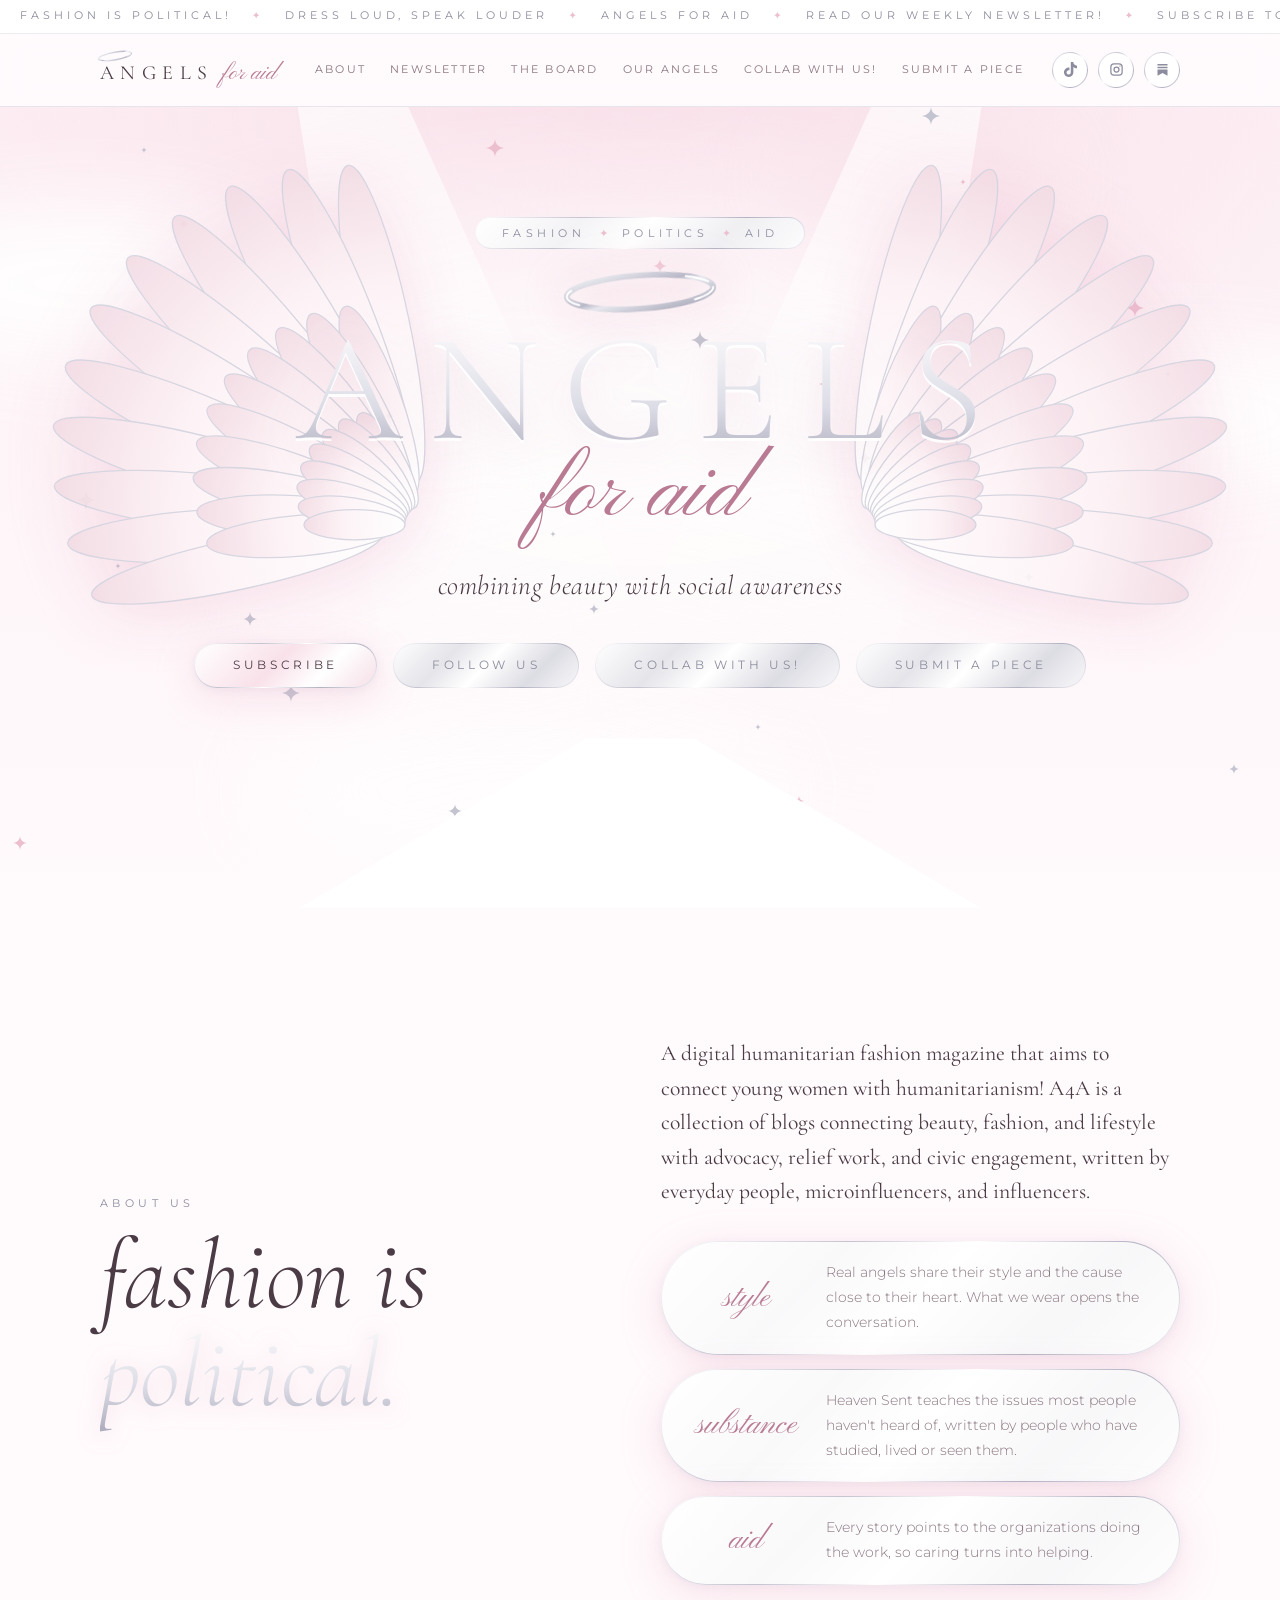
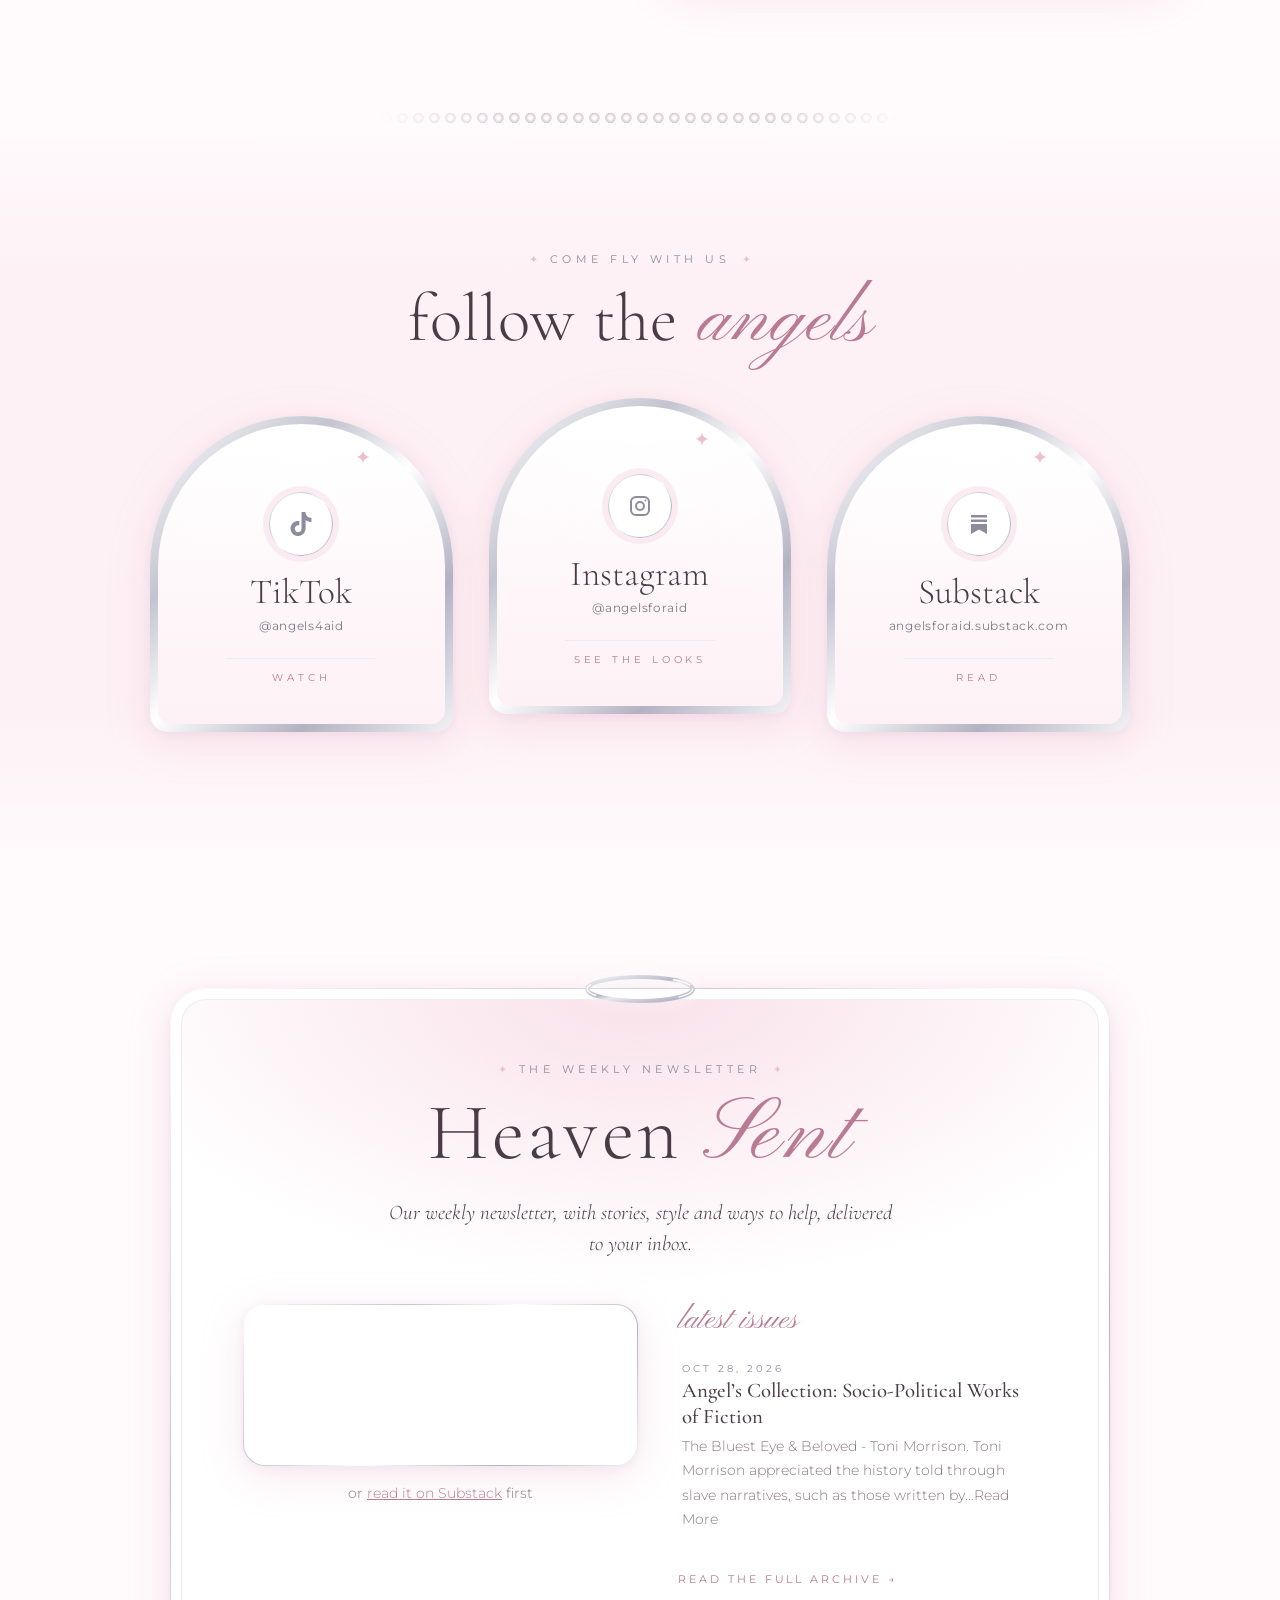
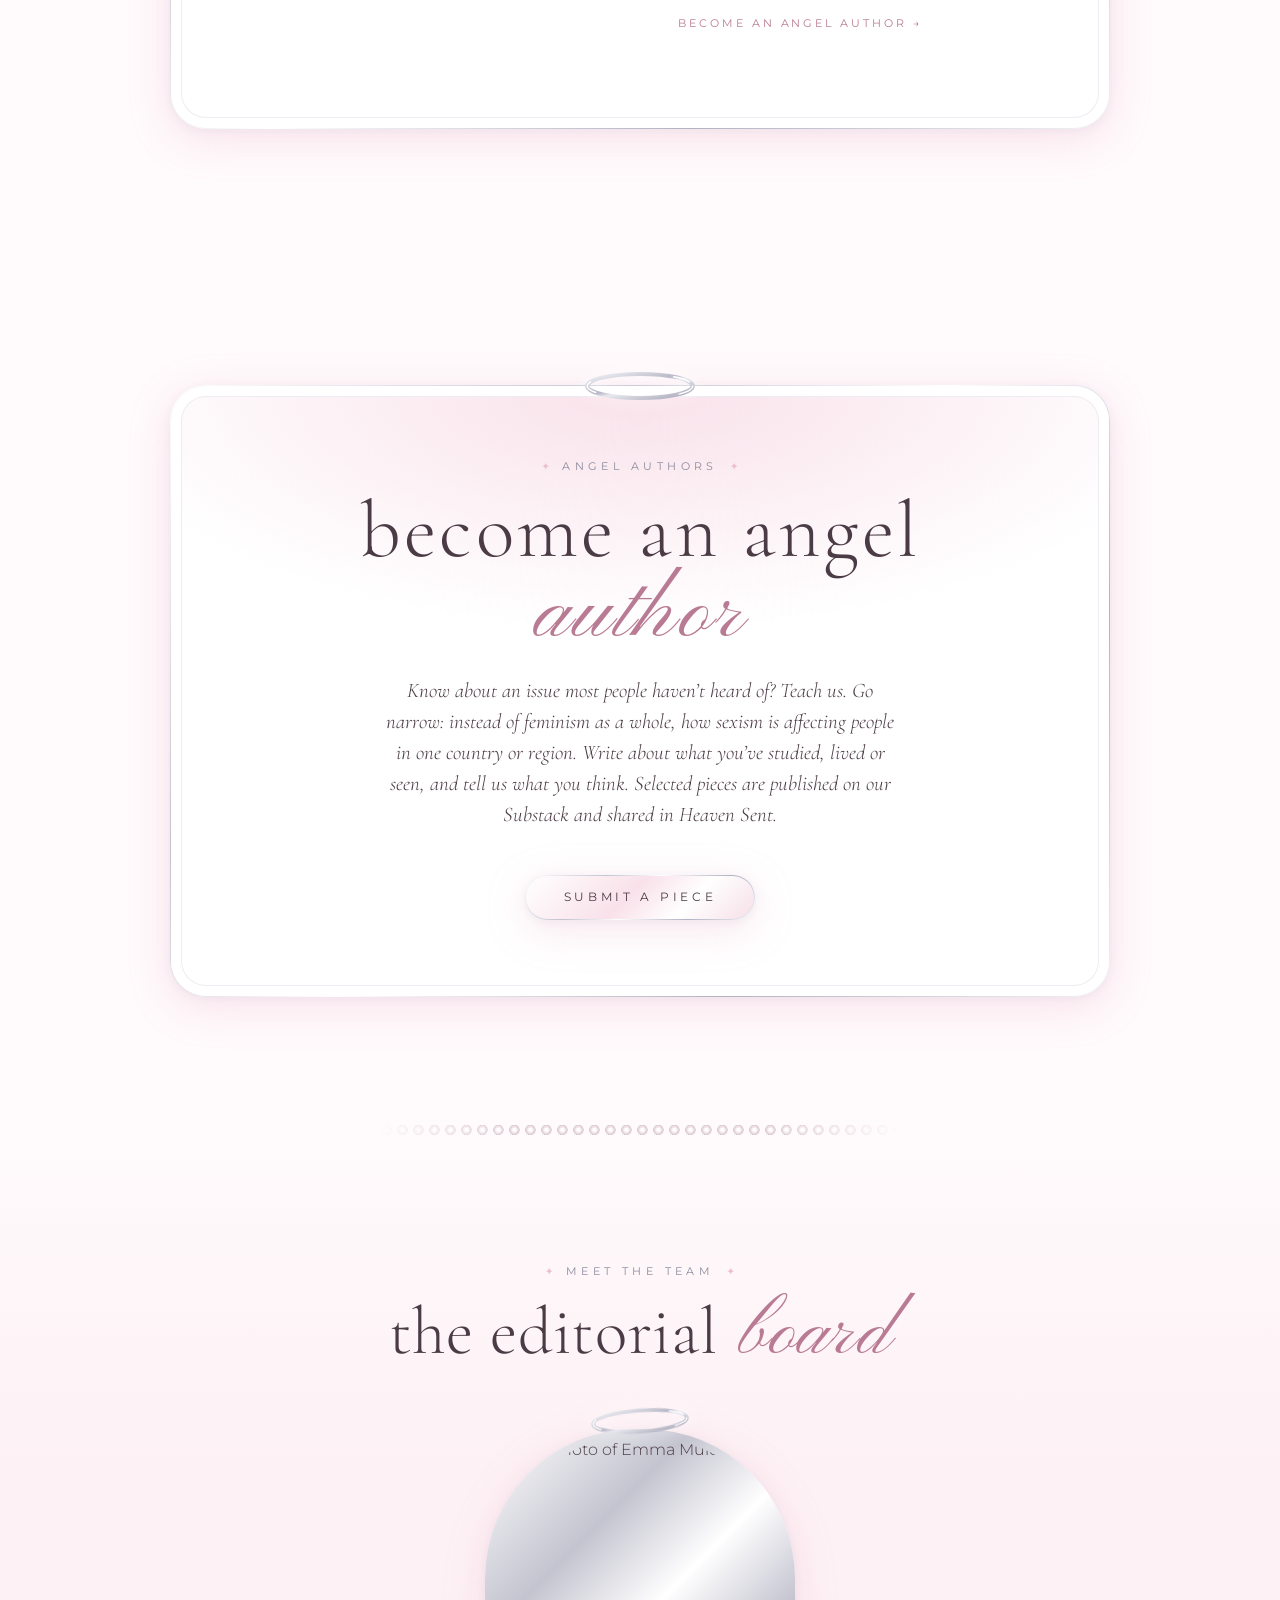
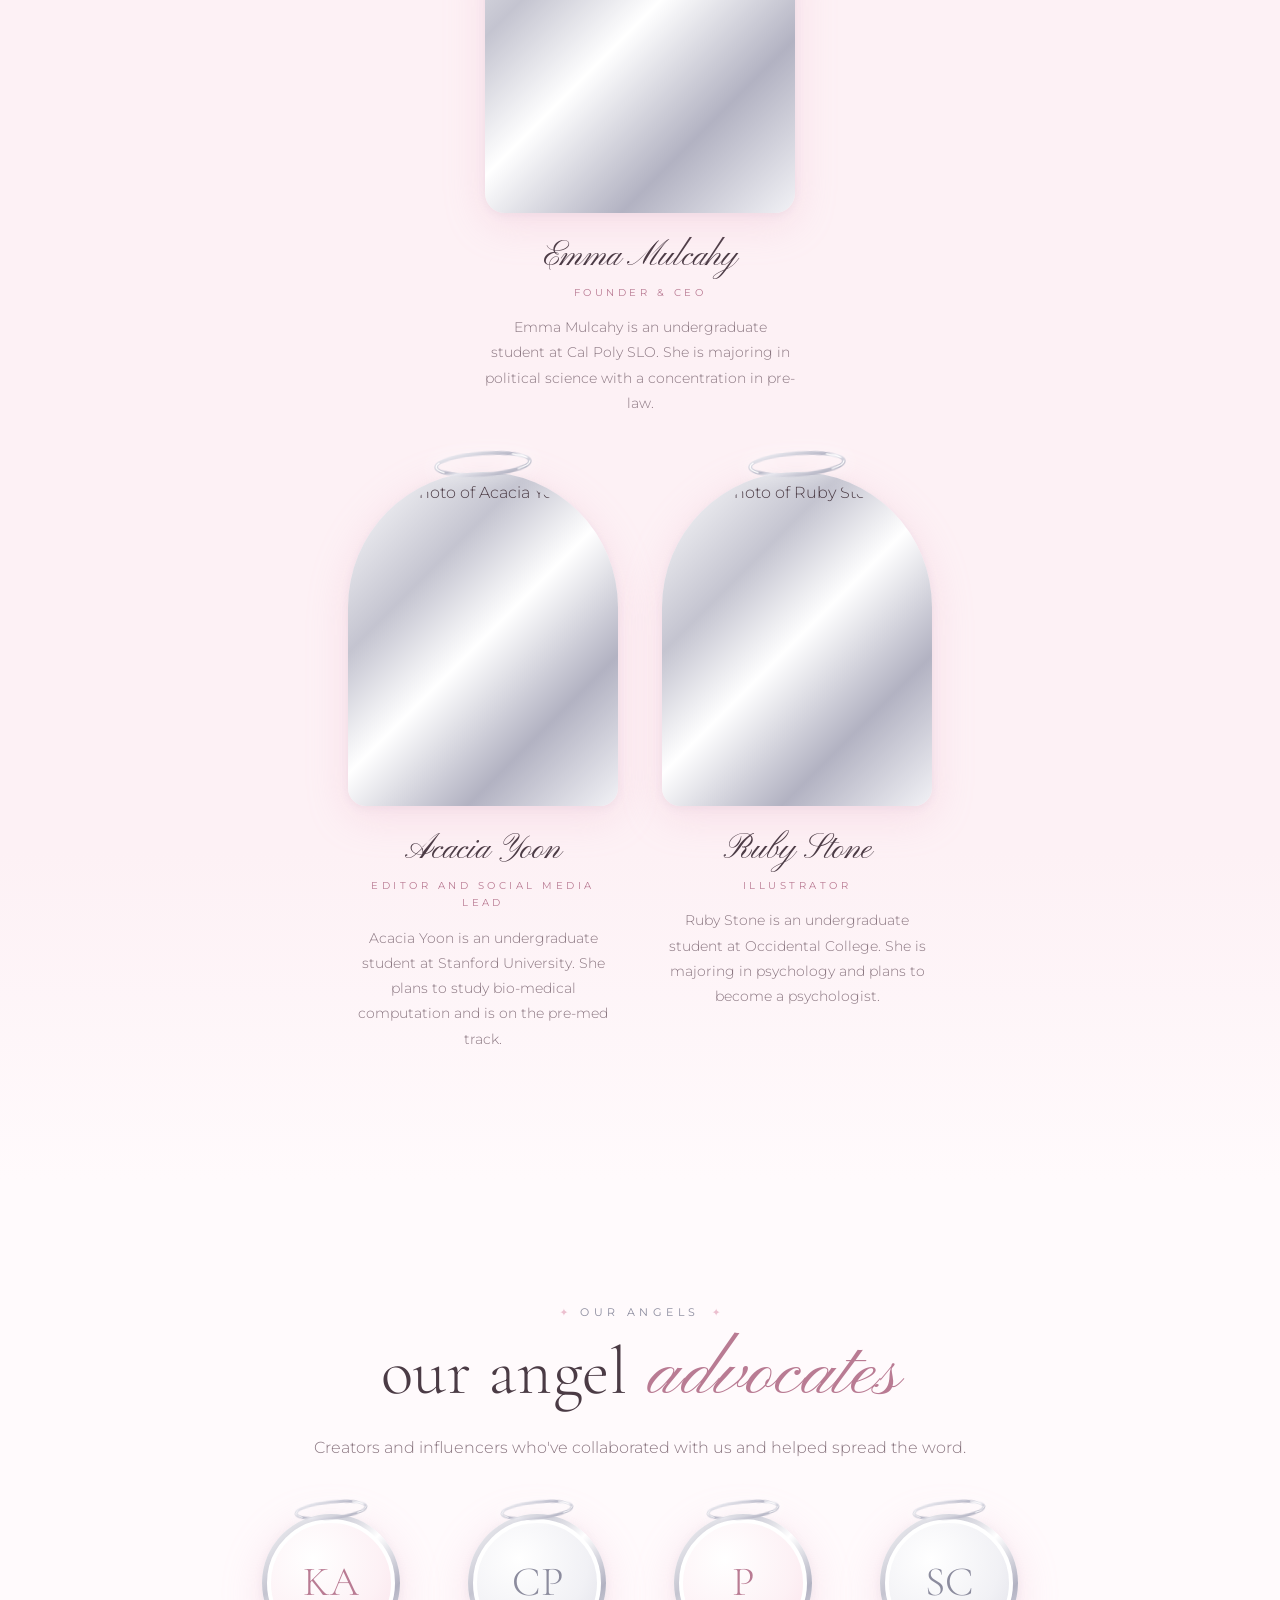
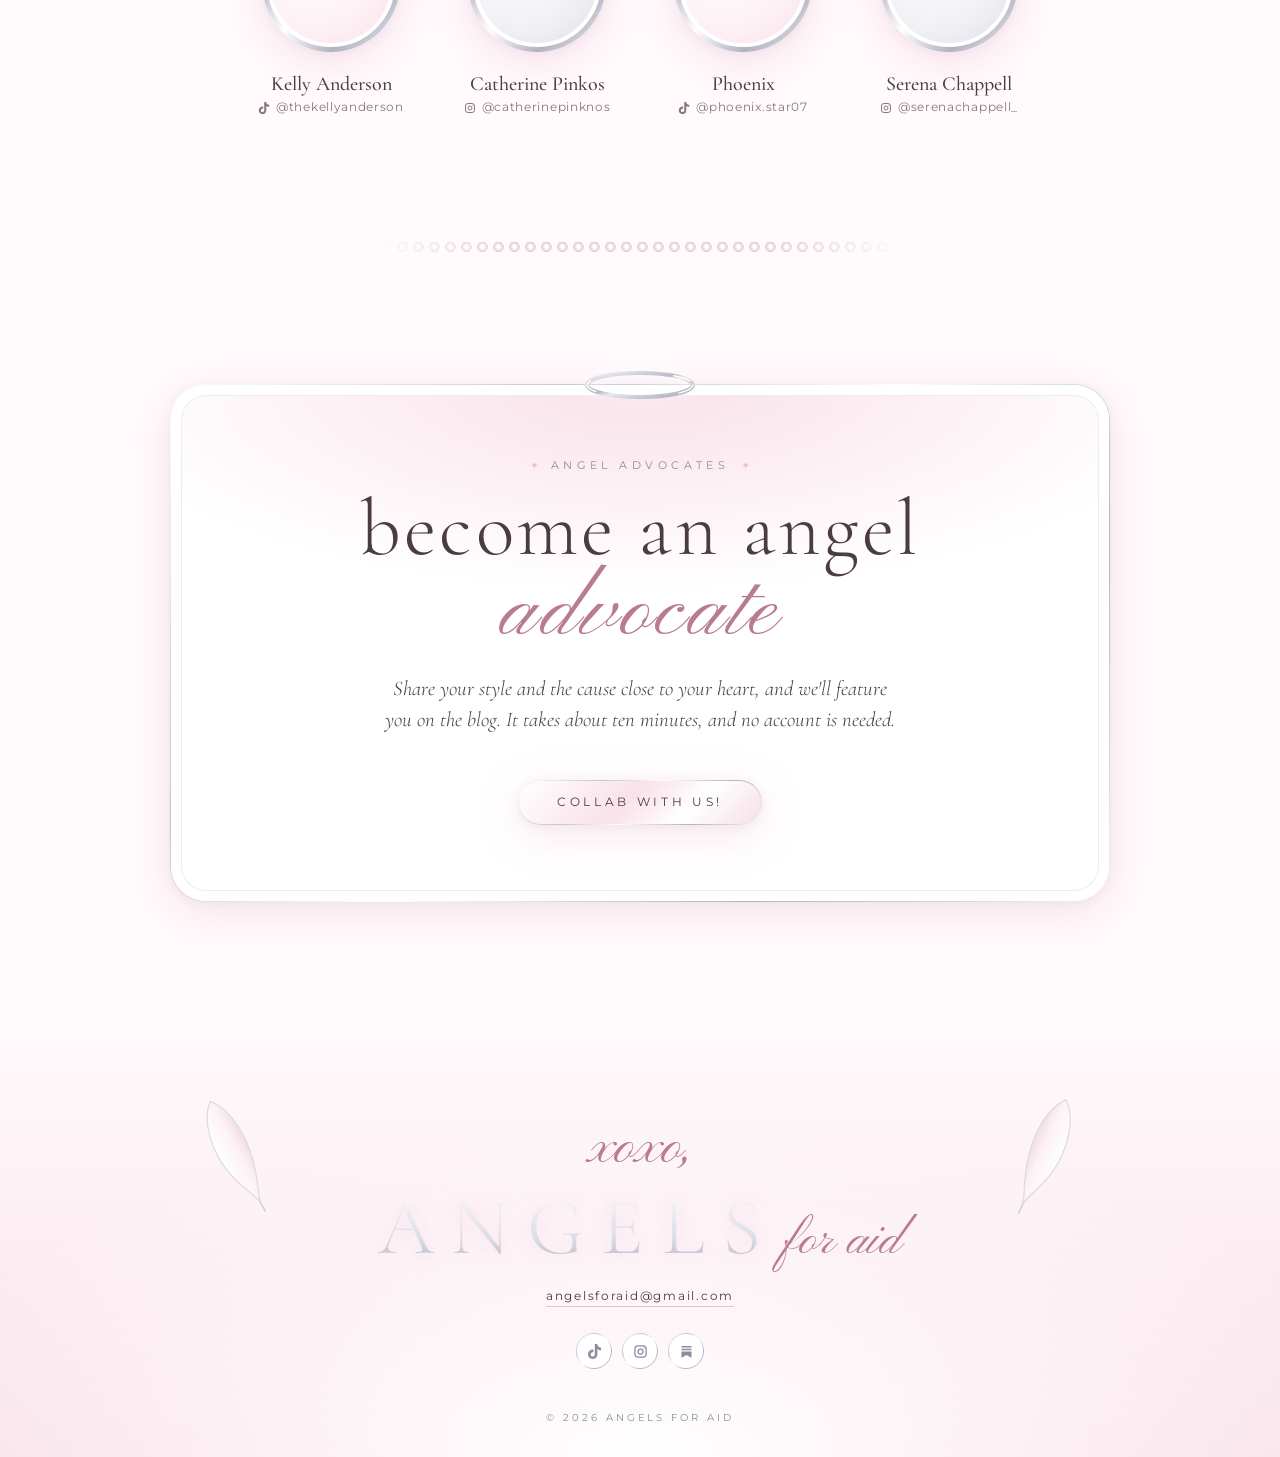
==== index.html @ a7314ceb "Add a 'brands we've worked with' section to the homepage Brands are listed in content.js with an opt" ====
<!doctype html>
<html lang="en">
<head>
  <meta charset="utf-8">
  <meta name="viewport" content="width=device-width, initial-scale=1">
  <title>Angels for Aid</title>
  <meta name="google-site-verification" content="f9hy7SkNn3tdG_-YZFwBrzPnM0B20Wp6E4VXbkh81Ko">
  <meta name="description" content="Angels for Aid: where fashion meets politics. Follow us, meet the editorial board, and read our weekly newsletter.">
  <meta property="og:site_name" content="Angels for Aid">
  <meta property="og:title" content="Angels for Aid">
  <meta property="og:description" content="A digital humanitarian fashion magazine combining beauty with social awareness.">
  <meta property="og:type" content="website">
  <meta property="og:url" content="https://angelsforaid.github.io/">
  <meta property="og:image" content="https://angelsforaid.github.io/images/og-image.png">
  <meta property="og:image:width" content="1200">
  <meta property="og:image:height" content="630">
  <meta property="og:image:alt" content="Angels for Aid: combining beauty with social awareness">
  <meta name="twitter:card" content="summary_large_image">
  <meta name="twitter:image" content="https://angelsforaid.github.io/images/og-image.png">
  <meta name="theme-color" content="#fdf0f4">
  <link rel="icon" href="data:image/svg+xml,<svg xmlns='http://www.w3.org/2000/svg' viewBox='0 0 100 100'><text y='.9em' font-size='90'>🪽</text></svg>">
  <link rel="preconnect" href="https://fonts.googleapis.com">
  <link rel="preconnect" href="https://fonts.gstatic.com" crossorigin>
  <link href="https://fonts.googleapis.com/css2?family=Cormorant+Garamond:ital,wght@0,300;0,400;0,500;1,300;1,400&family=Montserrat:wght@300;400;500&family=Pinyon+Script&display=swap" rel="stylesheet">
  <link rel="stylesheet" href="styles.css">
</head>
<body>
  <!-- Reusable drawings -->
  <svg width="0" height="0" style="position:absolute" aria-hidden="true">
    <defs>
      <linearGradient id="feather-fill" x1="0" y1="0" x2="1" y2="0">
        <stop offset="0" stop-color="#ffffff"/>
        <stop offset=".6" stop-color="#fdf3f6"/>
        <stop offset="1" stop-color="#f3dbe4"/>
      </linearGradient>
      <linearGradient id="silver" x1="0" y1="0" x2="1" y2="1">
        <stop offset="0" stop-color="#f4f4f8"/>
        <stop offset=".45" stop-color="#b9b9c8"/>
        <stop offset=".55" stop-color="#e8e8ef"/>
        <stop offset="1" stop-color="#a3a3b5"/>
      </linearGradient>
      <symbol id="halo" viewBox="0 0 100 30">
        <ellipse cx="50" cy="15" rx="44" ry="10" fill="none" stroke="url(#silver)" stroke-width="3.5"/>
        <ellipse cx="50" cy="15" rx="44" ry="10" fill="none" stroke="#fff" stroke-width="1.2" stroke-dasharray="14 70" stroke-linecap="round"/>
      </symbol>
      <symbol id="sparkle" viewBox="0 0 40 40">
        <path d="M20 0c1.2 11.5 7.5 18 20 20-12.5 2-18.8 8.5-20 20-1.2-11.5-7.5-18-20-20 12.5-2 18.8-8.5 20-20z" fill="currentColor"/>
      </symbol>
      <symbol id="feather" viewBox="0 0 30 90">
        <path d="M15 88C14 60 15 30 17 4" fill="none" stroke="#c9c9d6" stroke-width="1"/>
        <path d="M17 4C29 18 28 44 20 66c-2 6-4 10-5 14-3-10-11-22-11-40C4 24 9 10 17 4z" fill="url(#feather-fill)" stroke="#d6d6e0" stroke-width=".8"/>
      </symbol>
    </defs>
  </svg>

  <div class="ticker" aria-hidden="true"><div class="ticker-track" id="ticker"></div></div>

  <header class="site-header">
    <div class="wrap header-inner">
      <a class="brand" href="#top">
        <svg class="brand-halo"><use href="#halo"/></svg>
        <span class="brand-word">Angels</span> <span class="brand-script">for aid</span>
      </a>
      <nav class="nav" aria-label="Main">
        <a href="#about">About</a>
        <a href="#newsletter">Newsletter</a>
        <a href="#team">The Board</a>
        <a href="#collaborators">Our Angels</a>
        <a href="spotted.html">Collab With Us!</a>
        <a href="write.html">Submit a Piece</a>
      </nav>
      <div class="icon-row" data-socials="icons"></div>
    </div>
  </header>

  <main id="top">
    <!-- HERO / RUNWAY -->
    <section class="hero">
      <div class="clouds" aria-hidden="true"><span></span><span></span><span></span><span></span></div>
      <div class="spotlight sl-left" aria-hidden="true"></div>
      <div class="spotlight sl-right" aria-hidden="true"></div>
      <div class="drift" id="drift" aria-hidden="true"></div>

      <div class="wrap hero-inner">
        <p class="kicker">Fashion <span>✦</span> Politics <span>✦</span> Aid</p>
        <div class="masthead-wrap">
          <svg class="wings" id="wings" viewBox="-640 -300 1280 460" aria-hidden="true"></svg>
          <h1 class="masthead">
            <svg class="masthead-halo"><use href="#halo"/></svg>
            <span class="mh-word">Angels</span>
            <span class="mh-script">for aid</span>
          </h1>
        </div>
        <p class="tagline" data-field="tagline"></p>
        <div class="hero-actions">
          <a class="btn btn-pearl" href="#newsletter">Subscribe</a>
          <a class="btn btn-ghost" href="#follow">Follow Us</a>
          <a class="btn btn-ghost" href="spotted.html">Collab With Us!</a>
          <a class="btn btn-ghost" href="write.html">Submit a Piece</a>
        </div>
      </div>
      <div class="runway" aria-hidden="true"></div>
    </section>

    <!-- ABOUT -->
    <section id="about" class="section">
      <div class="wrap about">
        <div class="about-head">
          <p class="label">About Us</p>
          <h2 class="big-italic">fashion is<br><span class="shimmer">political.</span></h2>
        </div>
        <div>
          <p class="mission" data-field="mission"></p>
          <div class="pillars" id="pillars"></div>
        </div>
      </div>
    </section>

    <div class="pearls" aria-hidden="true"></div>

    <!-- FOLLOW -->
    <section id="follow" class="section blush">
      <div class="wrap">
        <p class="label center">Come Fly With Us</p>
        <h2 class="section-title">follow the <em>angels</em></h2>
        <div class="arches" data-socials="cards"></div>
      </div>
    </section>

    <!-- NEWSLETTER -->
    <section id="newsletter" class="section">
      <div class="wrap">
        <div class="letter">
          <svg class="letter-halo"><use href="#halo"/></svg>
          <p class="label center">The Weekly Newsletter</p>
          <h2 class="letter-title">Heaven <em>Sent</em></h2>
          <p class="letter-blurb" data-field="newsletter.blurb"></p>
          <div class="letter-grid">
            <div id="signup"></div>
            <div id="issues-wrap">
              <p class="script-label">latest issues</p>
              <ul class="issues" id="issues"></ul>
              <a class="text-link" id="archive-link" href="#">Read the full archive →</a>
              <p><a class="text-link" href="write.html">Become an Angel Author →</a></p>
            </div>
          </div>
        </div>
      </div>
    </section>

    <!-- WRITE FOR US -->
    <section id="write" class="section">
      <div class="wrap">
        <div class="letter">
          <svg class="letter-halo"><use href="#halo"/></svg>
          <p class="label center">Angel Authors</p>
          <h2 class="letter-title">become an angel <em>author</em></h2>
          <p class="letter-blurb">Know about an issue most people haven’t heard of? Teach us. Go narrow: instead of feminism as a whole, how sexism is affecting people in one country or region. Write about what you’ve studied, lived or seen, and tell us what you think. Selected pieces are published on our Substack and shared in Heaven Sent.</p>
          <a class="btn btn-pearl" href="write.html">Submit a Piece</a>
        </div>
      </div>
    </section>

    <div class="pearls" aria-hidden="true"></div>

    <!-- BOARD -->
    <section id="team" class="section blush">
      <div class="wrap">
        <p class="label center">Meet The Team</p>
        <h2 class="section-title">the editorial <em>board</em></h2>
        <div class="portraits" id="board"></div>
      </div>
    </section>

    <!-- COLLABORATORS -->
    <section id="collaborators" class="section">
      <div class="wrap">
        <p class="label center">Our Angels</p>
        <h2 class="section-title">our angel <em>advocates</em></h2>
        <p class="section-sub">Creators and influencers who've collaborated with us and helped spread the word.</p>
        <div class="cameos" id="collabs"></div>
      </div>
    </section>

    <!-- BRANDS -->
    <section id="brands" class="section brands">
      <div class="wrap">
        <p class="label center">Our Partners</p>
        <h2 class="section-title">brands we've <em>worked with</em></h2>
        <div class="brand-row" id="brands-list"></div>
      </div>
    </section>

    <div class="pearls" aria-hidden="true"></div>

    <!-- GET SPOTTED -->
    <section id="spotted" class="section">
      <div class="wrap">
        <div class="letter">
          <svg class="letter-halo"><use href="#halo"/></svg>
          <p class="label center">Angel Advocates</p>
          <h2 class="letter-title">become an angel <em>advocate</em></h2>
          <p class="letter-blurb">Share your style and the cause close to your heart, and we'll feature you on the blog. It takes about ten minutes, and no account is needed.</p>
          <a class="btn btn-pearl" href="spotted.html">Collab With Us!</a>
        </div>
      </div>
    </section>
  </main>

  <footer class="site-footer">
    <div class="wrap footer-inner">
      <svg class="footer-feather f-l" aria-hidden="true"><use href="#feather"/></svg>
      <svg class="footer-feather f-r" aria-hidden="true"><use href="#feather"/></svg>
      <p class="xoxo">xoxo,</p>
      <p class="footer-name"><span class="shimmer">Angels</span> <em>for aid</em></p>
      <a class="footer-email" id="email-link" href="#"></a>
      <div class="icon-row" data-socials="icons"></div>
      <p class="copyright">© <span id="year"></span> Angels for Aid</p>
    </div>
  </footer>

  <script src="content.js"></script>
  <script src="main.js"></script>
</body>
</html>
---- styles.css ----
/* ============ Angels for Aid ✦ ============
   Brand colors live here. Change them and the whole site updates. */
:root {
  --white: #ffffff;
  --pearl: #fffafc;
  --blush: #fdf1f5;
  --petal: #f9e1ea;
  --rose: #ecbfcf;
  --rose-deep: #b97b93;
  --silver-light: #ececf2;
  --silver: #c4c4d0;
  --silver-dark: #8c8c9e;
  --ink: #4b3b45;
  --muted: #8a7680;

  --metal: linear-gradient(180deg, #ffffff 0%, #dcdce6 28%, #9d9db0 50%, #eeeef4 62%, #b4b4c4 82%, #e6e6ee 100%);
  --silver-border: linear-gradient(135deg, #ffffff, #c4c4d0 30%, #ffffff 50%, #b2b2c2 75%, #f2f2f6);

  --display: "Cormorant Garamond", "Cormorant", "Didot", Georgia, serif;
  --script: "Pinyon Script", "Snell Roundhand", "Apple Chancery", cursive;
  --sans: "Montserrat", "Helvetica Neue", system-ui, sans-serif;

  --glow: 0 10px 40px rgba(233, 170, 195, .28), 0 2px 8px rgba(160, 160, 180, .12);
}

* { box-sizing: border-box; }
html { scroll-behavior: smooth; scroll-padding-top: 80px; }
body {
  margin: 0;
  background: var(--pearl);
  color: var(--ink);
  font: 300 16px/1.75 var(--sans);
  -webkit-font-smoothing: antialiased;
  overflow-x: hidden;
}
img { max-width: 100%; display: block; }
a { color: inherit; }
h1, h2, h3 { margin: 0; font-weight: 300; }
::selection { background: var(--petal); color: var(--ink); }

.wrap { width: 100%; max-width: 1120px; margin: 0 auto; padding: 0 20px; }

/* metallic silver text */
.shimmer {
  background: var(--metal);
  background-size: 100% 220%;
  -webkit-background-clip: text; background-clip: text;
  color: transparent;
  animation: sheen 6s ease-in-out infinite;
  filter: drop-shadow(0 2px 10px rgba(236, 191, 207, .55));
}
@keyframes sheen { 50% { background-position: 0 100%; } }

/* ---------- ticker ---------- */
.ticker {
  background: var(--white); color: var(--silver-dark); overflow: hidden; white-space: nowrap;
  font: 400 10.5px/1 var(--sans); text-transform: uppercase; letter-spacing: .38em;
  border-bottom: 1px solid var(--silver-light);
}
.ticker-track { display: flex; width: max-content; animation: ticker 70s linear infinite; }
.ticker-track > div { display: flex; }
.ticker span { padding: 11px 20px; }
.tick-star { color: var(--rose); padding: 11px 0 !important; }
@keyframes ticker { to { transform: translateX(-50%); } }

/* ---------- header ---------- */
.site-header {
  position: sticky; top: 0; z-index: 20;
  background: rgba(255, 250, 252, .72);
  backdrop-filter: blur(14px) saturate(1.2);
  border-bottom: 1px solid rgba(196, 196, 208, .4);
}
.header-inner { display: flex; align-items: center; gap: 28px; height: 72px; }
.brand { position: relative; text-decoration: none; white-space: nowrap; display: flex; align-items: baseline; gap: 8px; padding-top: 6px; }
.brand-word { font: 400 1.25rem/1 var(--display); letter-spacing: .32em; text-transform: uppercase; }
.brand-script { font: 400 1.5rem/1 var(--script); color: var(--rose-deep); }
.brand-halo { position: absolute; width: 38px; height: 12px; left: -4px; top: -5px; transform: rotate(-10deg); }
.nav { display: flex; gap: 30px; margin-left: auto; }
.nav a {
  font: 400 .7rem/1 var(--sans); letter-spacing: .28em; text-transform: uppercase;
  text-decoration: none; color: var(--muted); transition: color .2s;
}
.nav a:hover { color: var(--rose-deep); }
.icon-row { display: flex; gap: 10px; }
.icon-link {
  display: grid; place-items: center; width: 36px; height: 36px; border-radius: 50%;
  color: var(--silver-dark); border: 1px solid transparent;
  background: linear-gradient(var(--white), var(--white)) padding-box, var(--silver-border) border-box;
  transition: color .2s, box-shadow .2s;
}
.icon-link:hover { color: var(--rose-deep); box-shadow: 0 0 0 4px rgba(236, 191, 207, .3); }
.icon-link svg { width: 15px; height: 15px; }

/* ---------- hero / runway ---------- */
.hero {
  position: relative; overflow: hidden; text-align: center;
  padding: clamp(64px, 9vw, 110px) 0 clamp(150px, 18vw, 220px);
  background:
    radial-gradient(70% 55% at 50% 38%, #ffffff 0%, rgba(255, 255, 255, 0) 70%),
    radial-gradient(90% 70% at 50% 0%, var(--petal) 0%, transparent 75%),
    linear-gradient(180deg, var(--blush), var(--pearl));
}
.hero-inner { position: relative; z-index: 3; }

.clouds span {
  position: absolute; border-radius: 50%; background: #fff; filter: blur(40px); opacity: .9;
  animation: float-cloud 18s ease-in-out infinite;
}
.clouds span:nth-child(1) { width: 420px; height: 160px; left: -120px; top: 12%; }
.clouds span:nth-child(2) { width: 380px; height: 140px; right: -100px; top: 30%; animation-delay: -6s; }
.clouds span:nth-child(3) { width: 520px; height: 170px; left: 20%; bottom: 4%; animation-delay: -10s; opacity: .7; }
.clouds span:nth-child(4) { width: 260px; height: 110px; right: 18%; top: 2%; animation-delay: -3s; background: var(--petal); opacity: .6; }
@keyframes float-cloud { 50% { transform: translateX(40px) translateY(-10px); } }

.spotlight {
  position: absolute; top: -10%; width: 34%; height: 120%; z-index: 1; pointer-events: none;
  background: linear-gradient(180deg, rgba(255, 255, 255, .95), rgba(255, 255, 255, 0) 85%);
  filter: blur(18px); opacity: .75;
}
.sl-left { left: 18%; clip-path: polygon(40% 0, 60% 0, 100% 100%, 20% 100%); transform: rotate(-14deg); }
.sl-right { right: 18%; clip-path: polygon(40% 0, 60% 0, 80% 100%, 0 100%); transform: rotate(14deg); }

.runway {
  position: absolute; left: 50%; bottom: 0; z-index: 2; transform: translateX(-50%);
  width: min(900px, 140%); height: clamp(110px, 14vw, 170px);
  clip-path: polygon(44% 0, 56% 0, 88% 100%, 12% 100%);
  background:
    linear-gradient(180deg, rgba(255, 255, 255, 0), #fff 55%),
    linear-gradient(90deg, rgba(212, 212, 224, .9), #fff 18%, #fff 82%, rgba(212, 212, 224, .9));
  filter: drop-shadow(0 -6px 18px rgba(233, 170, 195, .35));
}

.drift { position: absolute; inset: 0; z-index: 2; pointer-events: none; }
.float-feather {
  position: absolute; top: -12%; width: 22px; height: 66px; opacity: .85;
  animation: fall linear infinite;
  filter: drop-shadow(0 4px 6px rgba(185, 123, 147, .18));
}
@keyframes fall {
  0%   { transform: translate(0, 0) rotate(var(--rot)); opacity: 0; }
  10%  { opacity: .9; }
  50%  { transform: translate(40px, 55vh) rotate(calc(var(--rot) * -1)); }
  90%  { opacity: .8; }
  100% { transform: translate(-10px, 115vh) rotate(var(--rot)); opacity: 0; }
}
.glint { position: absolute; color: var(--silver); aspect-ratio: 1; animation: glint 3.2s ease-in-out infinite; }
.glint:nth-child(3n) { color: var(--rose); }
@keyframes glint { 0%, 100% { transform: scale(.2); opacity: 0; } 50% { transform: scale(1) rotate(45deg); opacity: 1; } }

.kicker {
  display: table; margin: 0 auto 64px; padding: 10px 26px; border-radius: 999px;
  font: 400 .68rem/1 var(--sans); letter-spacing: .42em; text-transform: uppercase; color: var(--silver-dark);
  border: 1px solid transparent;
  background: linear-gradient(rgba(255, 255, 255, .8), rgba(255, 255, 255, .8)) padding-box, var(--silver-border) border-box;
}
.kicker span { color: var(--rose); letter-spacing: 0; margin: 0 6px; }

.masthead-wrap { position: relative; display: inline-block; }
.wings {
  position: absolute; left: 50%; top: 52%; z-index: -1;
  width: clamp(760px, 135vw, 1380px); transform: translate(-50%, -55%); opacity: .9;
  filter: drop-shadow(0 12px 30px rgba(233, 170, 195, .35));
}
.wing { transform-box: view-box; animation: flutter-r 5s ease-in-out infinite; }
.wing-l { animation-name: flutter-l; }
@keyframes flutter-r { 50% { transform: translate(200px, 40px) scale(1, 1) rotate(-3deg); } }
@keyframes flutter-l { 50% { transform: translate(-200px, 40px) scale(-1, 1) rotate(-3deg); } }

.masthead { position: relative; line-height: 1; }
.mh-word {
  display: block; font: 300 clamp(3.6rem, 13vw, 9.6rem)/1 var(--display);
  letter-spacing: .16em; text-transform: uppercase; padding-left: .16em;
  background: var(--metal); background-size: 100% 220%;
  -webkit-background-clip: text; background-clip: text; color: transparent;
  animation: sheen 6s ease-in-out infinite;
  filter: drop-shadow(0 3px 0 rgba(255, 255, 255, .9)) drop-shadow(0 8px 24px rgba(201, 140, 165, .35));
}
.mh-script {
  display: block; font: 400 clamp(2.6rem, 8vw, 5.6rem)/1 var(--script); color: var(--rose-deep);
  margin-top: -.2em; text-shadow: 0 0 24px #fff, 0 0 8px #fff;
}
.masthead-halo {
  position: absolute; width: clamp(80px, 14vw, 170px); height: clamp(24px, 4.2vw, 50px);
  left: 50%; top: clamp(-46px, -4.5vw, -24px); transform: translateX(-50%) rotate(-4deg);
  animation: bob 4.5s ease-in-out infinite;
  filter: drop-shadow(0 0 10px rgba(255, 255, 255, 1)) drop-shadow(0 0 18px rgba(236, 191, 207, .8));
}
@keyframes bob { 50% { transform: translateX(-50%) rotate(-1deg) translateY(-7px); } }
.tagline {
  font: italic 300 clamp(1.25rem, 2.6vw, 1.7rem)/1.4 var(--display); color: var(--ink);
  margin: 28px auto 38px; max-width: 560px; letter-spacing: .02em;
}
.hero-actions { display: flex; flex-wrap: wrap; gap: 16px; justify-content: center; }

.btn {
  display: inline-block; padding: 16px 38px; border-radius: 999px; text-decoration: none;
  font: 400 .72rem/1 var(--sans); letter-spacing: .32em; text-transform: uppercase;
  border: 1px solid transparent; transition: transform .25s, box-shadow .25s;
}
.btn:hover { transform: translateY(-2px); box-shadow: 0 14px 34px rgba(233, 170, 195, .45); }
.btn-pearl {
  color: var(--ink);
  background: linear-gradient(135deg, #fff 0%, var(--petal) 45%, #fff 70%, var(--rose) 130%) padding-box, var(--silver-border) border-box;
  box-shadow: var(--glow);
}
.btn-ghost {
  color: var(--silver-dark);
  background: linear-gradient(rgba(255, 255, 255, .55), rgba(255, 255, 255, .55)) padding-box, var(--silver-border) border-box;
}

/* ---------- sections ---------- */
.section { position: relative; padding: clamp(80px, 10vw, 128px) 0; }
.section.blush { background: linear-gradient(180deg, var(--pearl), var(--blush) 20%, var(--blush) 80%, var(--pearl)); }
.label {
  font: 400 .66rem/1 var(--sans); letter-spacing: .42em; text-transform: uppercase;
  color: var(--silver-dark); margin: 0 0 18px;
}
.label::before, .label::after { content: "✦"; color: var(--rose); margin: 0 12px 0 0; letter-spacing: 0; }
.label::after { margin: 0 0 0 12px; }
.center { text-align: center; }
.section-title {
  font: 300 clamp(2.6rem, 6vw, 4.2rem)/1.05 var(--display); text-align: center;
  margin-bottom: 56px; letter-spacing: .01em;
}
.section-title em { font: 400 1.15em/1 var(--script); color: var(--rose-deep); margin-left: .05em; }
.section-sub { text-align: center; color: var(--muted); margin: -36px 0 52px; }

.pearls {
  height: 14px; max-width: 520px; margin: 0 auto;
  background: radial-gradient(circle at 40% 35%, #fff 0 1.5px, #f3e4ea 3px, #d9c9d2 5px, transparent 5.5px) 0 50% / 16px 14px repeat-x;
  -webkit-mask: linear-gradient(90deg, transparent, #000 25%, #000 75%, transparent);
          mask: linear-gradient(90deg, transparent, #000 25%, #000 75%, transparent);
}

/* ---------- about ---------- */
.about { display: grid; grid-template-columns: 1fr 1.1fr; gap: clamp(36px, 7vw, 96px); align-items: center; }
.about-head .label::before { display: none; }
.about-head .label::after { content: none; }
.big-italic { font: italic 300 clamp(3.2rem, 8vw, 6.2rem)/.98 var(--display); }
.big-italic .shimmer { font-style: italic; }
.mission { font: 400 1.35rem/1.6 var(--display); margin: 0 0 32px; }
.pillars { display: grid; gap: 14px; }
.pillar {
  display: flex; align-items: center; gap: 20px; padding: 18px 24px; border-radius: 999px;
  border: 1px solid transparent;
  background: linear-gradient(rgba(255, 255, 255, .9), rgba(255, 255, 255, .9)) padding-box, var(--silver-border) border-box;
  box-shadow: var(--glow);
}
.pillar p { margin: 0; font-size: .9rem; color: var(--muted); }
.pillar-tag { flex: none; min-width: 120px; font: 400 2rem/1 var(--script); color: var(--rose-deep); text-align: center; }

/* ---------- follow: arched mirrors ---------- */
.arches { display: grid; grid-template-columns: repeat(3, 1fr); gap: clamp(18px, 3vw, 36px); max-width: 980px; margin: 0 auto; }
.arch {
  display: block; padding: 8px; text-decoration: none; border-radius: 200px 200px 24px 24px;
  background: var(--silver-border); box-shadow: var(--glow);
  transition: transform .35s, box-shadow .35s;
}
.arch:nth-child(2) { transform: translateY(-18px); }
.arch:hover { transform: translateY(-26px); box-shadow: 0 24px 60px rgba(233, 170, 195, .5); }
.arch-inner {
  position: relative; display: flex; flex-direction: column; align-items: center; gap: 8px;
  padding: 68px 18px 40px; border-radius: 192px 192px 18px 18px; text-align: center;
  background:
    radial-gradient(80% 50% at 50% 0%, #fff, transparent),
    linear-gradient(180deg, #fff, var(--blush));
}
.arch-sparkle { position: absolute; top: 26px; right: 26%; width: 14px; height: 14px; color: var(--rose); animation: glint 3s ease-in-out infinite; }
.arch-icon {
  width: 64px; height: 64px; display: grid; place-items: center; border-radius: 50%; margin-bottom: 10px;
  color: var(--silver-dark); border: 1px solid transparent;
  background: linear-gradient(#fff, #fff) padding-box, var(--silver-border) border-box;
  box-shadow: 0 0 0 6px rgba(249, 225, 234, .6);
}
.arch-icon svg { width: 24px; height: 24px; }
.arch-name { font: 300 2.2rem/1 var(--display); }
.arch-handle { font: 400 .75rem/1.4 var(--sans); color: var(--muted); letter-spacing: .06em; word-break: break-all; }
.arch-cta {
  margin-top: 16px; padding-top: 14px; border-top: 1px solid var(--silver-light); width: 60%;
  font: 400 .64rem/1 var(--sans); letter-spacing: .38em; text-transform: uppercase; color: var(--rose-deep);
}

/* ---------- newsletter ---------- */
.letter {
  position: relative; max-width: 940px; margin: 0 auto; padding: clamp(44px, 6vw, 76px) clamp(24px, 6vw, 72px);
  border-radius: 36px; text-align: center; border: 1px solid transparent;
  background:
    radial-gradient(60% 40% at 50% 0%, var(--petal), transparent) padding-box,
    linear-gradient(#fff, #fff) padding-box,
    var(--silver-border) border-box;
  box-shadow: var(--glow), inset 0 0 0 10px #fff, inset 0 0 0 11px var(--silver-light);
}
.letter-halo { position: absolute; top: -18px; left: 50%; width: 120px; height: 36px; transform: translateX(-50%); filter: drop-shadow(0 0 8px #fff); }
.letter-title { font: 300 clamp(2.8rem, 7vw, 5rem)/1 var(--display); letter-spacing: .04em; margin-bottom: 16px; }
.letter-title em { font: 400 1.1em/1 var(--script); color: var(--rose-deep); }
.letter-blurb { font: italic 300 1.3rem/1.5 var(--display); max-width: 520px; margin: 0 auto 44px; color: var(--ink); }
.letter-grid { display: grid; grid-template-columns: 1.1fr 1fr; gap: 40px; align-items: start; text-align: left; }
.embed-frame {
  border-radius: 22px; overflow: hidden; border: 1px solid transparent;
  background: linear-gradient(#fff, #fff) padding-box, var(--silver-border) border-box;
  box-shadow: var(--glow);
}
.embed-frame iframe { display: block; width: 100%; height: 160px; border: 0; }
.fine { font-size: .85rem; color: var(--muted); margin: 16px 0 0; text-align: center; }
.fine a { color: var(--rose-deep); }
.script-label { font: 400 2rem/1 var(--script); color: var(--rose-deep); margin: 0 0 14px; }
.issues { list-style: none; margin: 0 0 18px; padding: 0; }
.issues li + li { border-top: 1px solid var(--silver-light); }
.issues a { display: grid; gap: 4px; padding: 14px 4px; text-decoration: none; transition: padding .25s, background .25s; border-radius: 12px; }
.issues a:hover { background: var(--blush); padding-left: 14px; }
.issues time { font: 400 .62rem/1 var(--sans); color: var(--silver-dark); text-transform: uppercase; letter-spacing: .3em; }
.issues strong { font: 500 1.3rem/1.25 var(--display); }
.issues span { font-size: .88rem; color: var(--muted); }
.text-link { font: 400 .66rem/1 var(--sans); letter-spacing: .28em; text-transform: uppercase; color: var(--rose-deep); text-decoration: none; }
.text-link:hover { text-decoration: underline; text-underline-offset: 5px; }

/* ---------- board: arched portraits ---------- */
.portraits { display: flex; flex-wrap: wrap; justify-content: center; gap: 56px 44px; }
.portrait { width: 270px; text-align: center; }
.board-lead { flex-basis: 100%; display: flex; flex-wrap: wrap; justify-content: center; gap: 56px 44px; }
.portrait.lead { width: 310px; }
.frame {
  position: relative; padding: 7px; border-radius: 150px 150px 20px 20px;
  background: var(--silver-border); box-shadow: var(--glow); margin: 0 auto 26px;
  transition: transform .35s;
}
.portrait:hover .frame { transform: translateY(-8px); }
.frame-halo { position: absolute; top: -24px; left: 50%; width: 110px; height: 32px; transform: translateX(-50%) rotate(-4deg); z-index: 1; filter: drop-shadow(0 0 8px #fff); }
.pt-photo { width: 100%; aspect-ratio: 4 / 5; object-fit: cover; border-radius: 144px 144px 14px 14px; }
.pt-photo.initials {
  display: grid; place-items: center; font: 300 4.8rem/1 var(--display); letter-spacing: .1em; color: var(--white);
  background:
    radial-gradient(60% 40% at 50% 20%, rgba(255, 255, 255, .9), transparent),
    linear-gradient(180deg, var(--petal), var(--rose));
  text-shadow: 0 2px 12px rgba(185, 123, 147, .4);
}
.portrait:nth-child(3n+2) .pt-photo.initials { background: radial-gradient(60% 40% at 50% 20%, #fff, transparent), linear-gradient(180deg, #f2f2f6, #c9c9d6); }
.pt-name { font: 400 2.1rem/1.1 var(--script); color: var(--ink); margin-bottom: 8px; }
.pt-role { font: 400 .64rem/1.7 var(--sans); letter-spacing: .34em; text-transform: uppercase; color: var(--rose-deep); margin: 0 0 14px; }
.pt-bio { font-size: .9rem; color: var(--muted); margin: 0; }

/* ---------- brands ---------- */
.section.brands { padding-top: 0; }
.brand-row { display: flex; flex-wrap: wrap; justify-content: center; gap: 18px; max-width: 980px; margin: 0 auto; }
.brand-tile {
  display: grid; place-items: center; width: 190px; height: 96px; padding: 16px 22px; border-radius: 999px;
  text-decoration: none; border: 1px solid transparent; box-shadow: var(--glow);
  background: linear-gradient(rgba(255, 255, 255, .9), rgba(255, 255, 255, .9)) padding-box, var(--silver-border) border-box;
  transition: transform .3s, box-shadow .3s;
}
a.brand-tile:hover { transform: translateY(-4px); box-shadow: 0 16px 40px rgba(233, 170, 195, .45); }
.brand-tile img { max-width: 100%; max-height: 52px; object-fit: contain; filter: grayscale(1) contrast(.9); opacity: .8; transition: filter .3s, opacity .3s; }
a.brand-tile:hover img { filter: none; opacity: 1; }
.brand-tile span { font: 400 1.35rem/1.1 var(--display); color: var(--ink); text-align: center; letter-spacing: .04em; }

/* ---------- collaborators: cameos ---------- */
.cameos { display: flex; flex-wrap: wrap; justify-content: center; gap: 44px 36px; }
.cameo { display: flex; flex-direction: column; align-items: center; gap: 6px; width: 170px; text-decoration: none; text-align: center; }
.cameo-pic { position: relative; padding: 5px; border-radius: 50%; background: var(--silver-border); box-shadow: var(--glow); margin-bottom: 14px; transition: transform .35s; }
.cameo:hover .cameo-pic { transform: translateY(-6px); }
.cameo-halo { position: absolute; top: -16px; left: 50%; width: 84px; height: 24px; transform: translateX(-50%) rotate(-6deg); z-index: 1; filter: drop-shadow(0 0 6px #fff); }
.cm-photo { width: 128px; height: 128px; border-radius: 50%; object-fit: cover; border: 4px solid #fff; }
.cm-photo.initials {
  display: grid; place-items: center; font: 300 2.6rem/1 var(--display); color: var(--rose-deep);
  background: radial-gradient(circle at 35% 30%, #fff, var(--blush) 60%, var(--petal));
}
.cameo:nth-child(even) .cm-photo.initials { color: var(--silver-dark); background: radial-gradient(circle at 35% 30%, #fff, #f1f1f5 60%, #dedee7); }
.cameo strong { font: 500 1.25rem/1.2 var(--display); }
.cm-handle { display: inline-flex; align-items: center; gap: 6px; font: 400 .72rem/1 var(--sans); color: var(--muted); letter-spacing: .06em; }
.cm-handle svg { width: 12px; height: 12px; }

/* ---------- footer ---------- */
.site-footer {
  position: relative; overflow: hidden; text-align: center; padding: 90px 0 34px;
  background:
    radial-gradient(60% 80% at 50% 100%, #fff, transparent),
    linear-gradient(180deg, var(--pearl), var(--petal));
}
.footer-inner { position: relative; display: flex; flex-direction: column; align-items: center; gap: 10px; }
.footer-feather { position: absolute; width: 44px; height: 132px; top: -30px; opacity: .9; }
.f-l { left: 12%; transform: rotate(-28deg); }
.f-r { right: 12%; transform: rotate(24deg) scaleX(-1); }
.xoxo { font: 400 clamp(2.6rem, 6vw, 3.6rem)/1 var(--script); color: var(--rose-deep); margin: 0; }
.footer-name { margin: 0 0 12px; line-height: 1; }
.footer-name .shimmer { font: 300 clamp(2.6rem, 8vw, 5rem)/1 var(--display); letter-spacing: .22em; text-transform: uppercase; }
.footer-name em { font: 400 clamp(2rem, 5vw, 3.2rem)/1 var(--script); font-style: normal; color: var(--rose-deep); }
.footer-email { font: 400 .78rem/1 var(--sans); letter-spacing: .14em; color: var(--ink); margin-bottom: 16px; text-decoration: none; border-bottom: 1px solid var(--rose); padding-bottom: 4px; }
.copyright { font: 400 .62rem/1 var(--sans); letter-spacing: .3em; text-transform: uppercase; color: var(--silver-dark); margin: 34px 0 0; }

/* ---------- the menu stays on one line; on smaller screens the banner buttons take over ---------- */
.nav { gap: 24px; }
.nav a { white-space: nowrap; letter-spacing: .2em; }
@media (max-width: 1120px) {
  .nav { display: none; }
  .header-inner .icon-row { margin-left: auto; }
}

/* ---------- phones ---------- */
@media (max-width: 820px) {
  .nav { display: none; }
  .header-inner .icon-row { margin-left: auto; }
  .brand-word { letter-spacing: .22em; font-size: 1.05rem; }
  .about, .letter-grid { grid-template-columns: 1fr; }
  .about { text-align: center; }
  .pillar { flex-direction: column; gap: 4px; border-radius: 28px; text-align: center; }
  .arches { grid-template-columns: 1fr; max-width: 320px; gap: 28px; }
  .arch:nth-child(2) { transform: none; }
  .arch:hover { transform: translateY(-6px); }
  .mh-word { letter-spacing: .1em; padding-left: .1em; }
  .wings { width: 600px; top: 46%; }
  .spotlight { width: 60%; }
  .sl-left { left: -6%; } .sl-right { right: -6%; }
  .footer-feather { display: none; }
  .cameo { width: 140px; }
  .cm-photo { width: 108px; height: 108px; }
}

@media (prefers-reduced-motion: reduce) {
  *, *::before, *::after { animation: none !important; transition: none !important; scroll-behavior: auto !important; }
  .float-feather, .glint { display: none; }
}
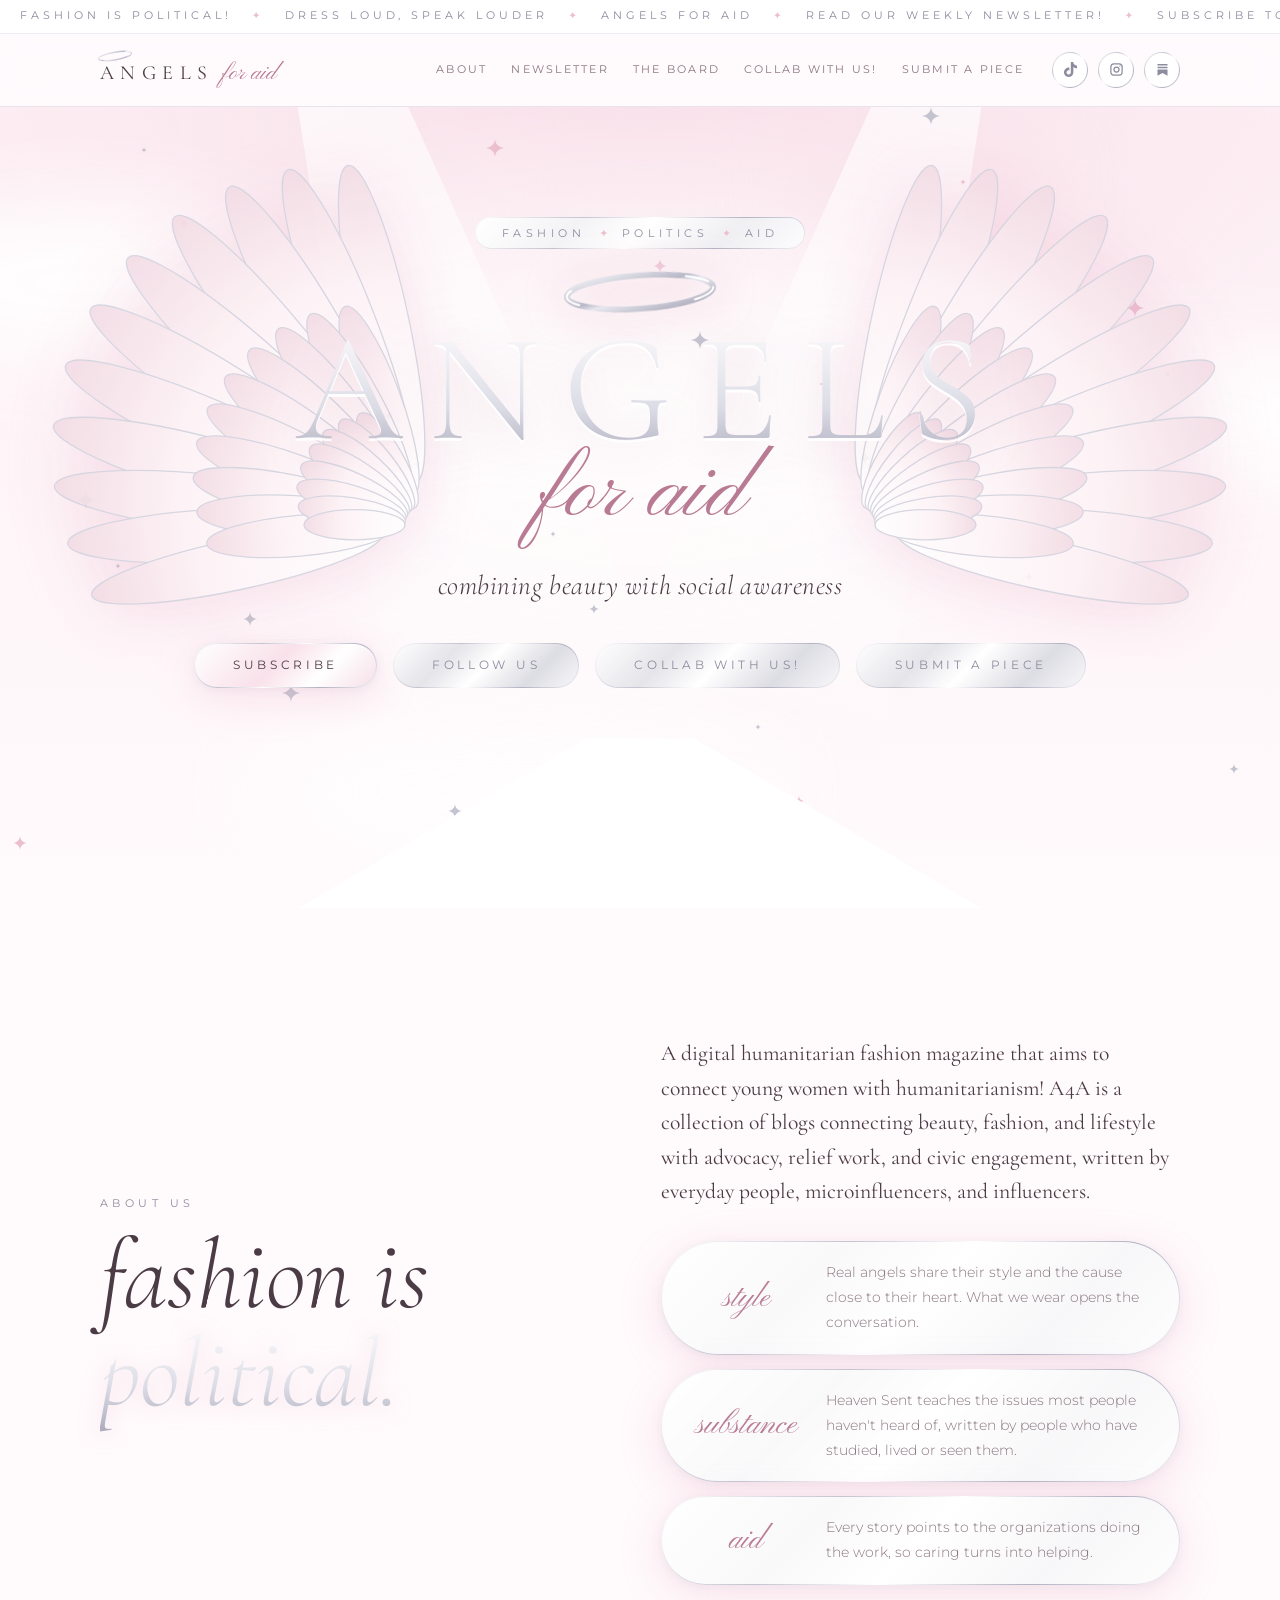
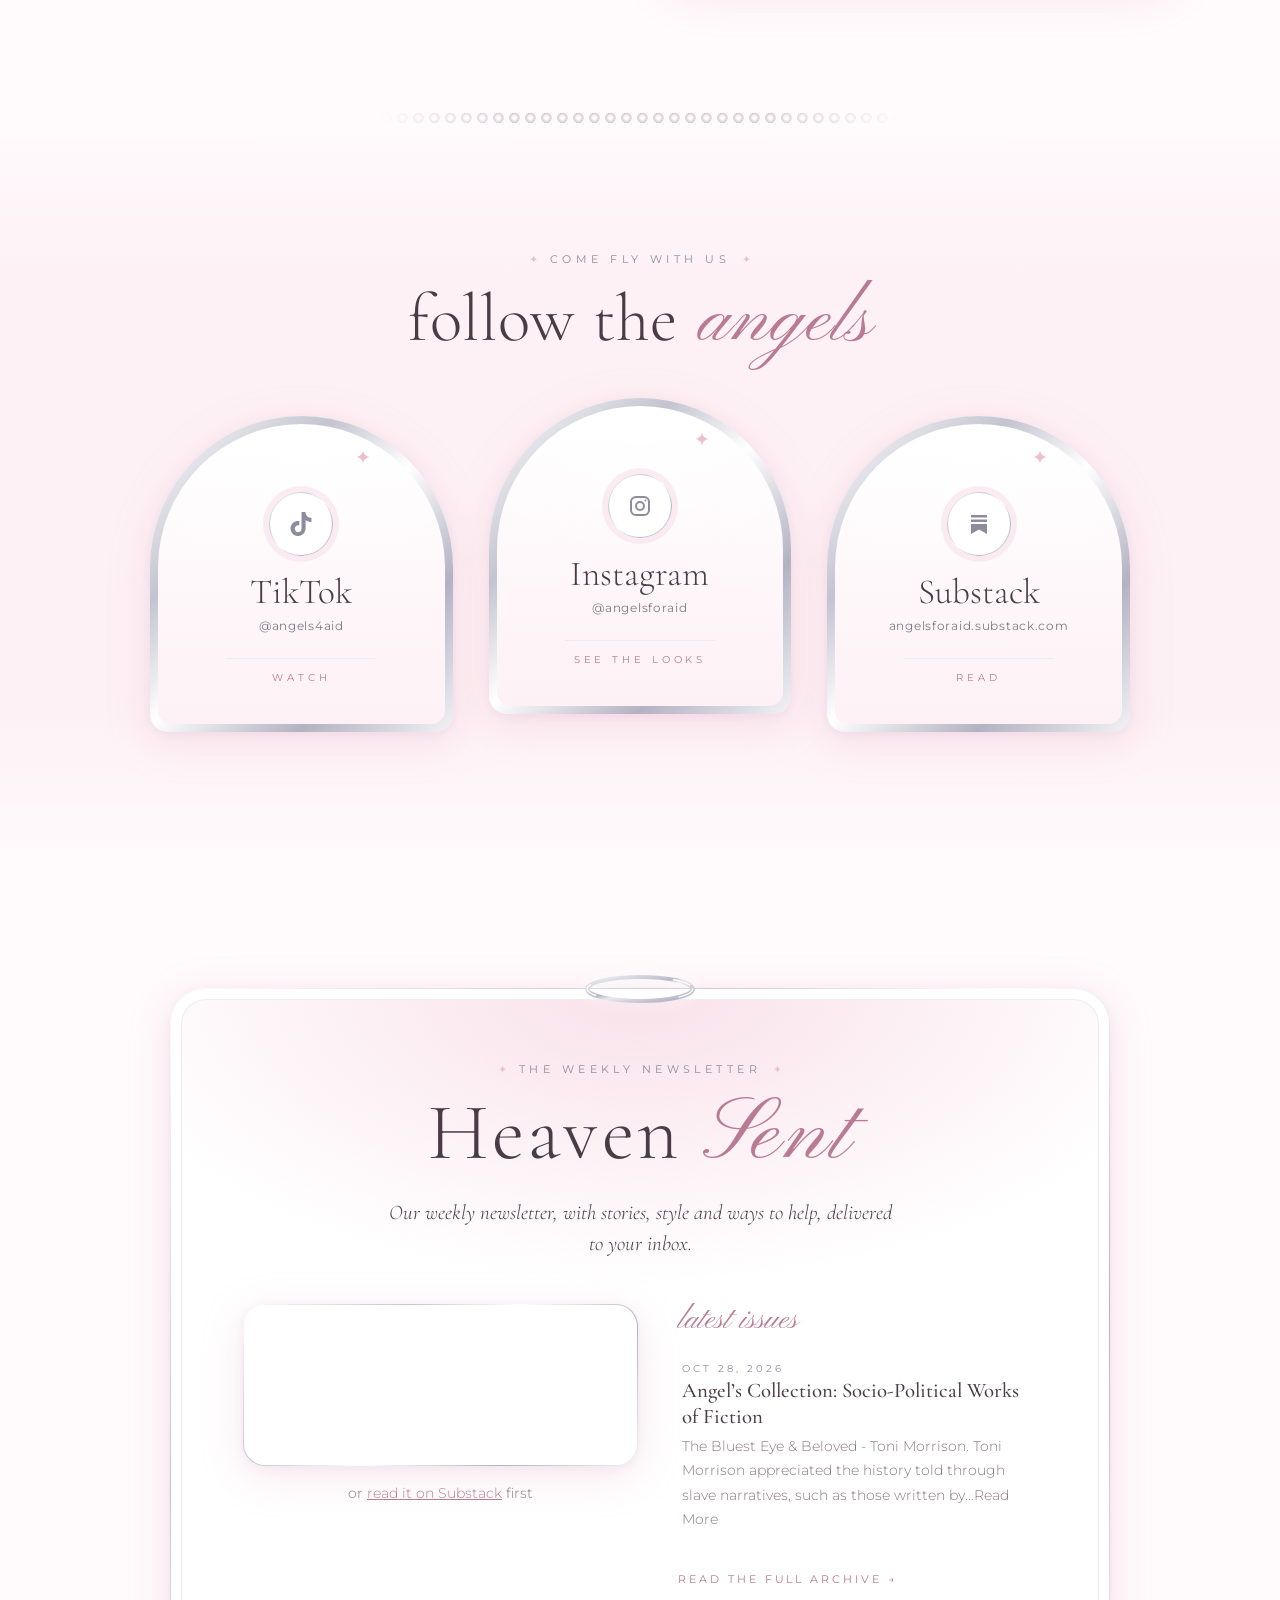
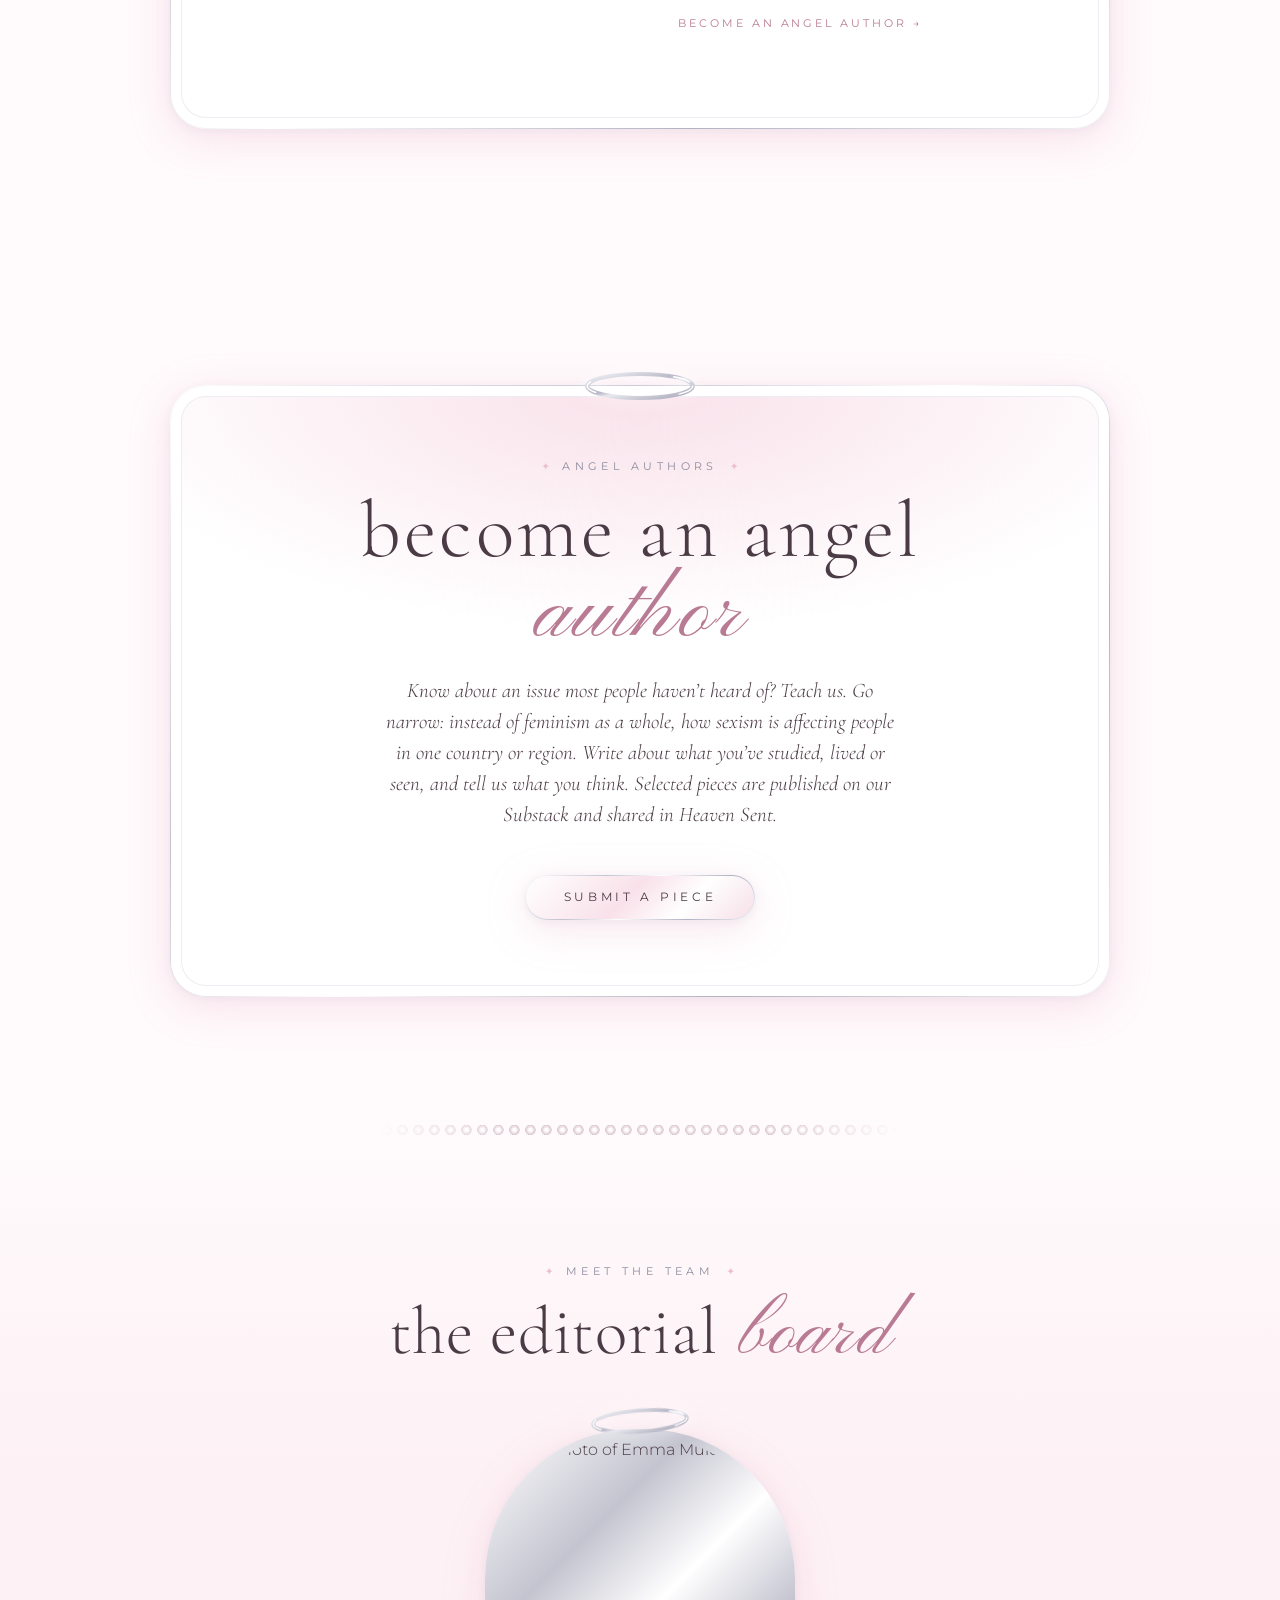
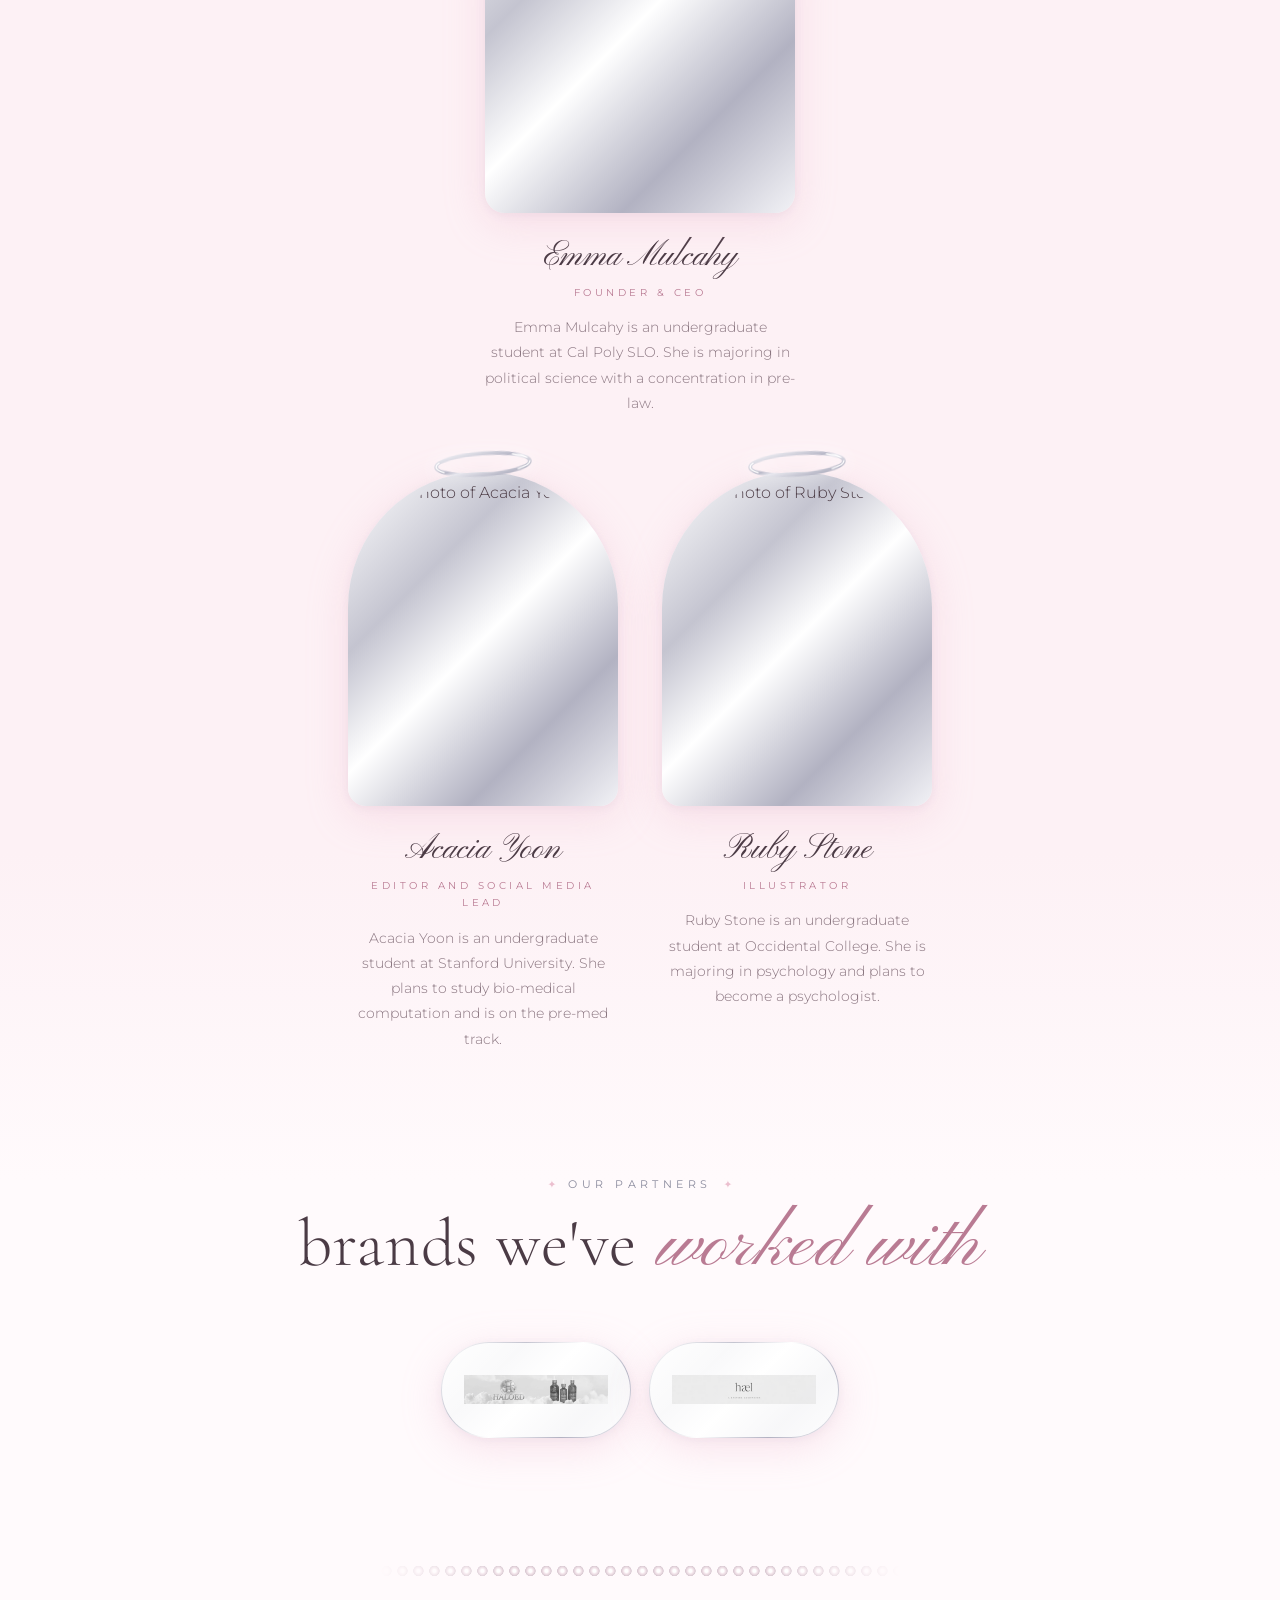
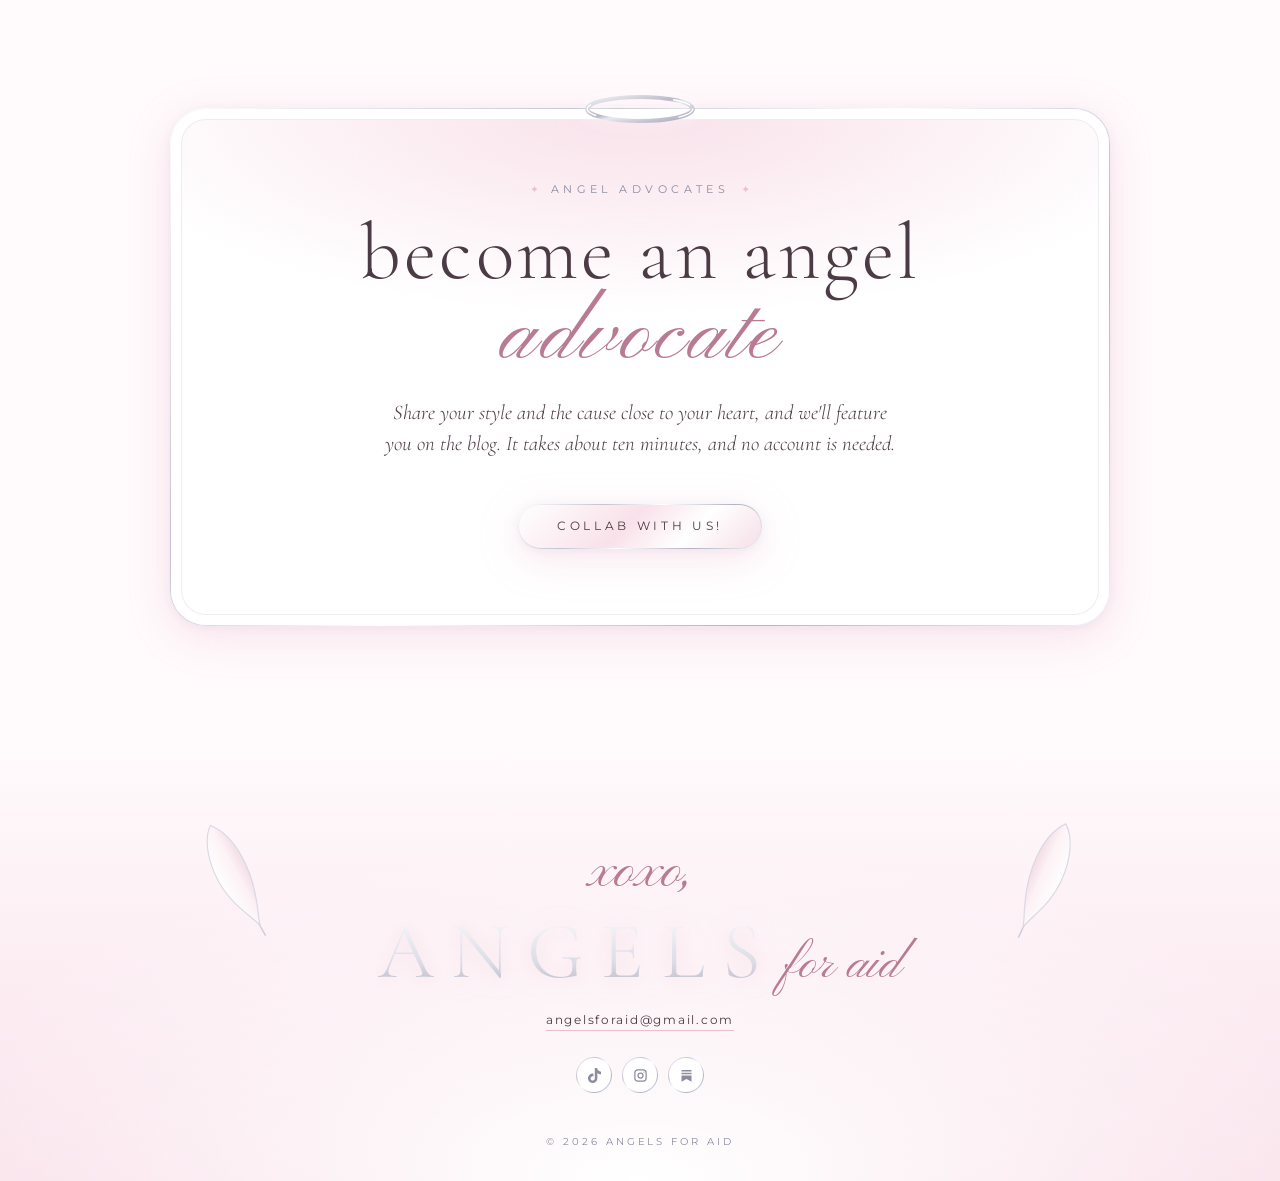
==== commit 36a28a82: "Remove the Our Angels section; brands section covers partners Co-Authored-By: Claude Opus 5.5 <norep" ====
--- a/index.html
+++ b/index.html
@@ -65,7 +65,6 @@
         <a href="#about">About</a>
         <a href="#newsletter">Newsletter</a>
         <a href="#team">The Board</a>
-        <a href="#collaborators">Our Angels</a>
         <a href="spotted.html">Collab With Us!</a>
         <a href="write.html">Submit a Piece</a>
       </nav>
@@ -172,16 +171,6 @@
       </div>
     </section>
 
-    <!-- COLLABORATORS -->
-    <section id="collaborators" class="section">
-      <div class="wrap">
-        <p class="label center">Our Angels</p>
-        <h2 class="section-title">our angel <em>advocates</em></h2>
-        <p class="section-sub">Creators and influencers who've collaborated with us and helped spread the word.</p>
-        <div class="cameos" id="collabs"></div>
-      </div>
-    </section>
-
     <!-- BRANDS -->
     <section id="brands" class="section brands">
       <div class="wrap">
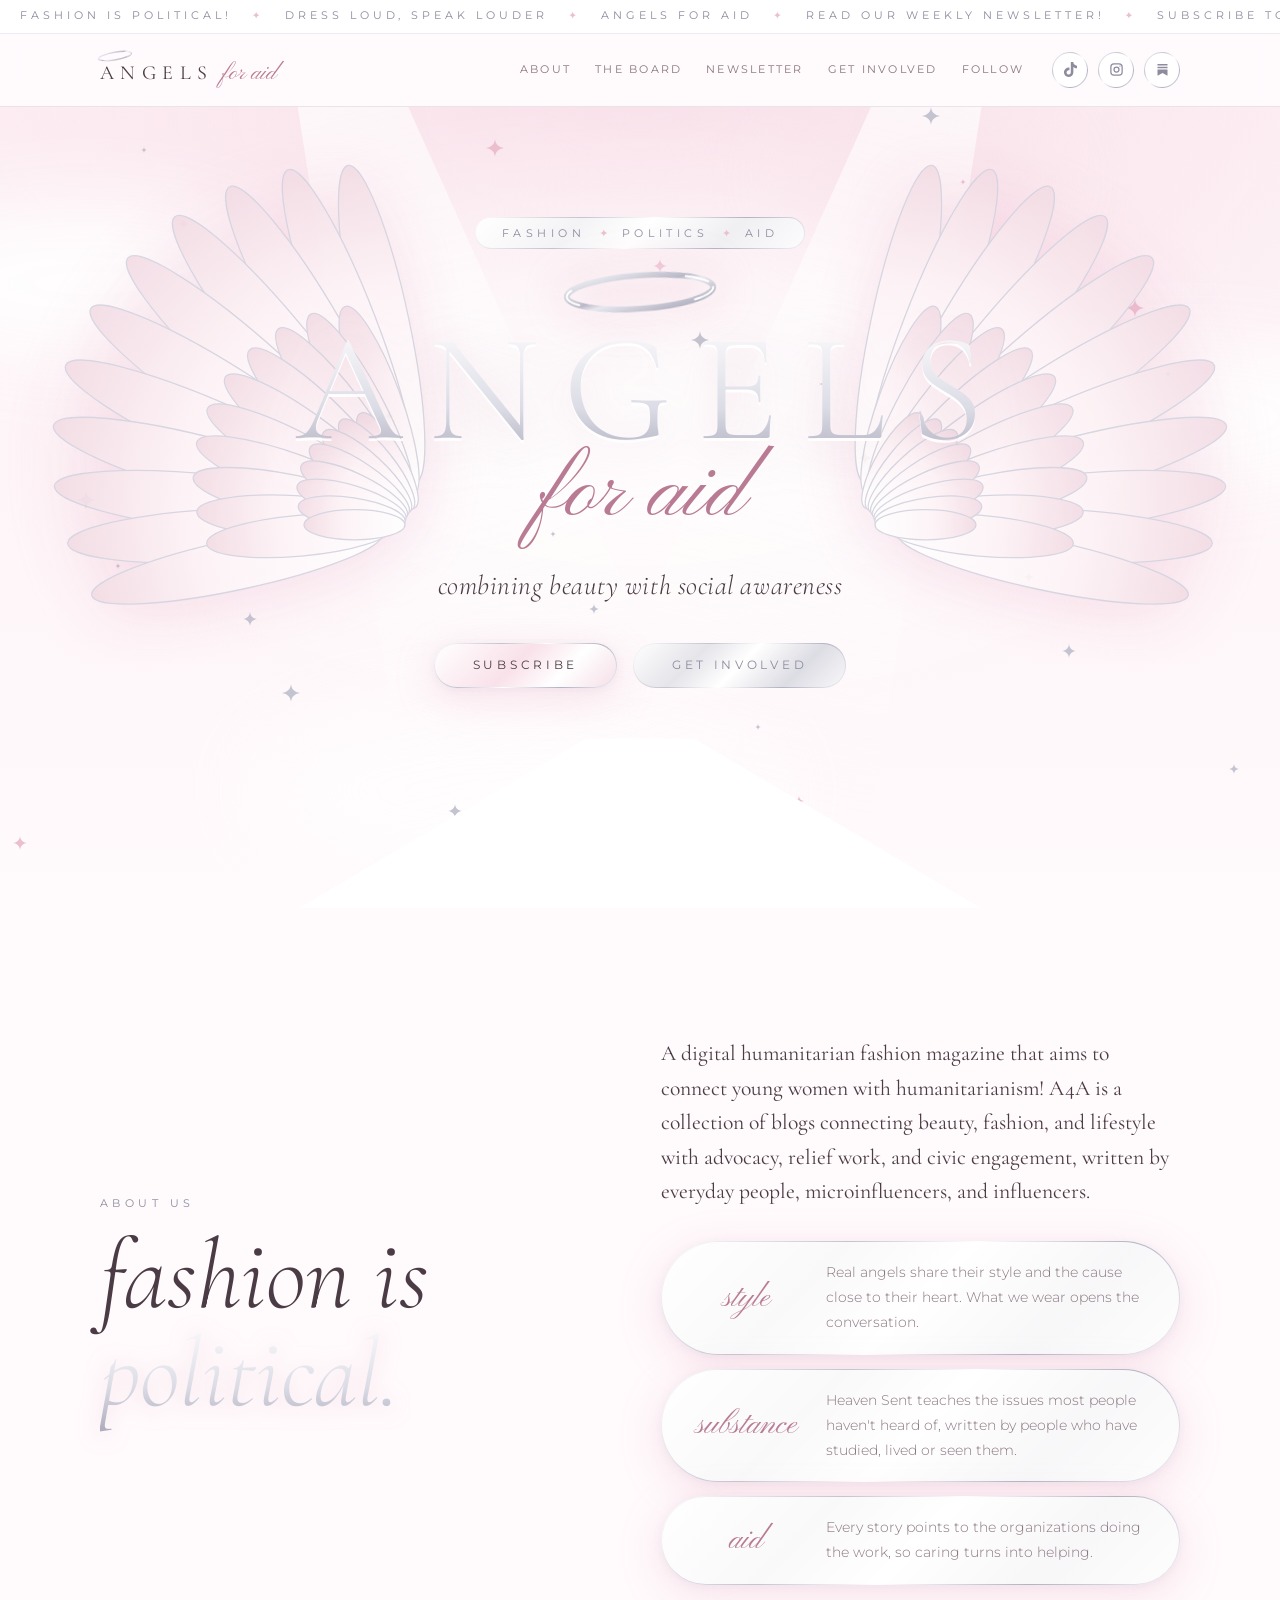
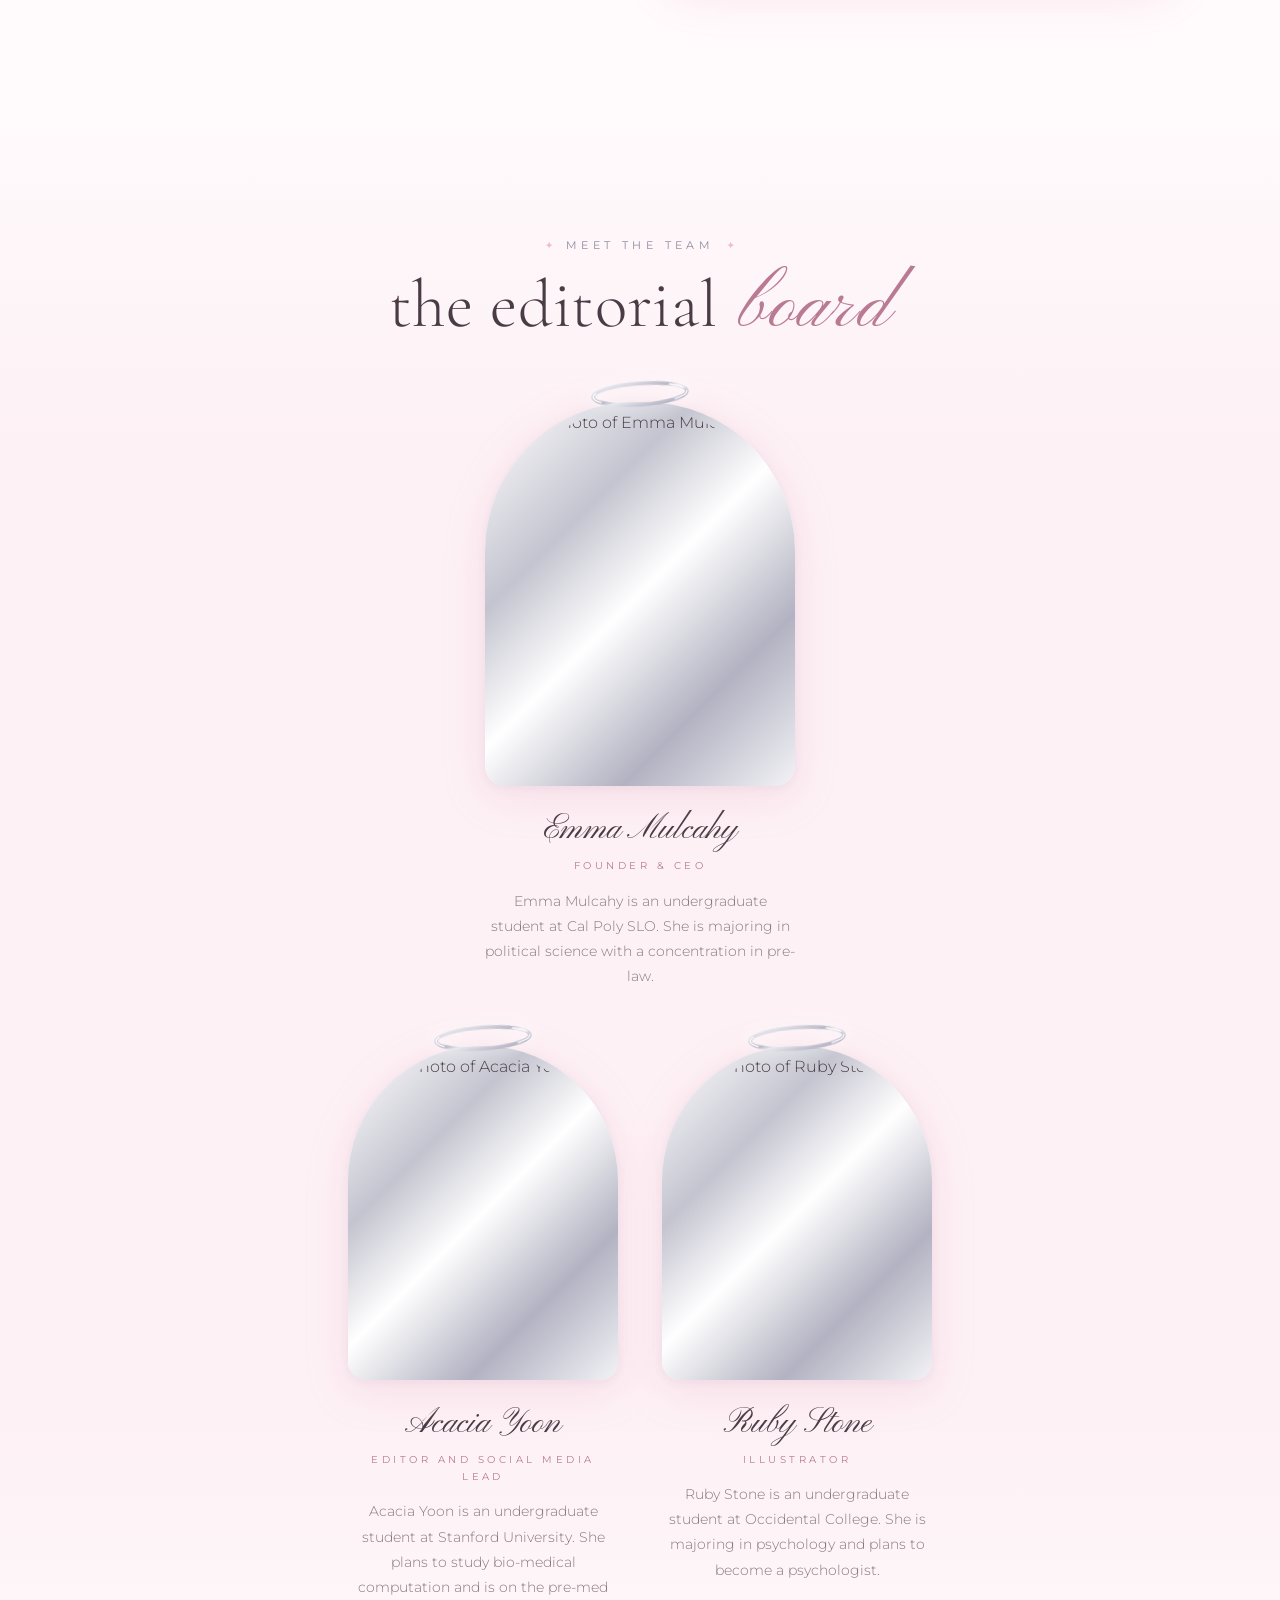
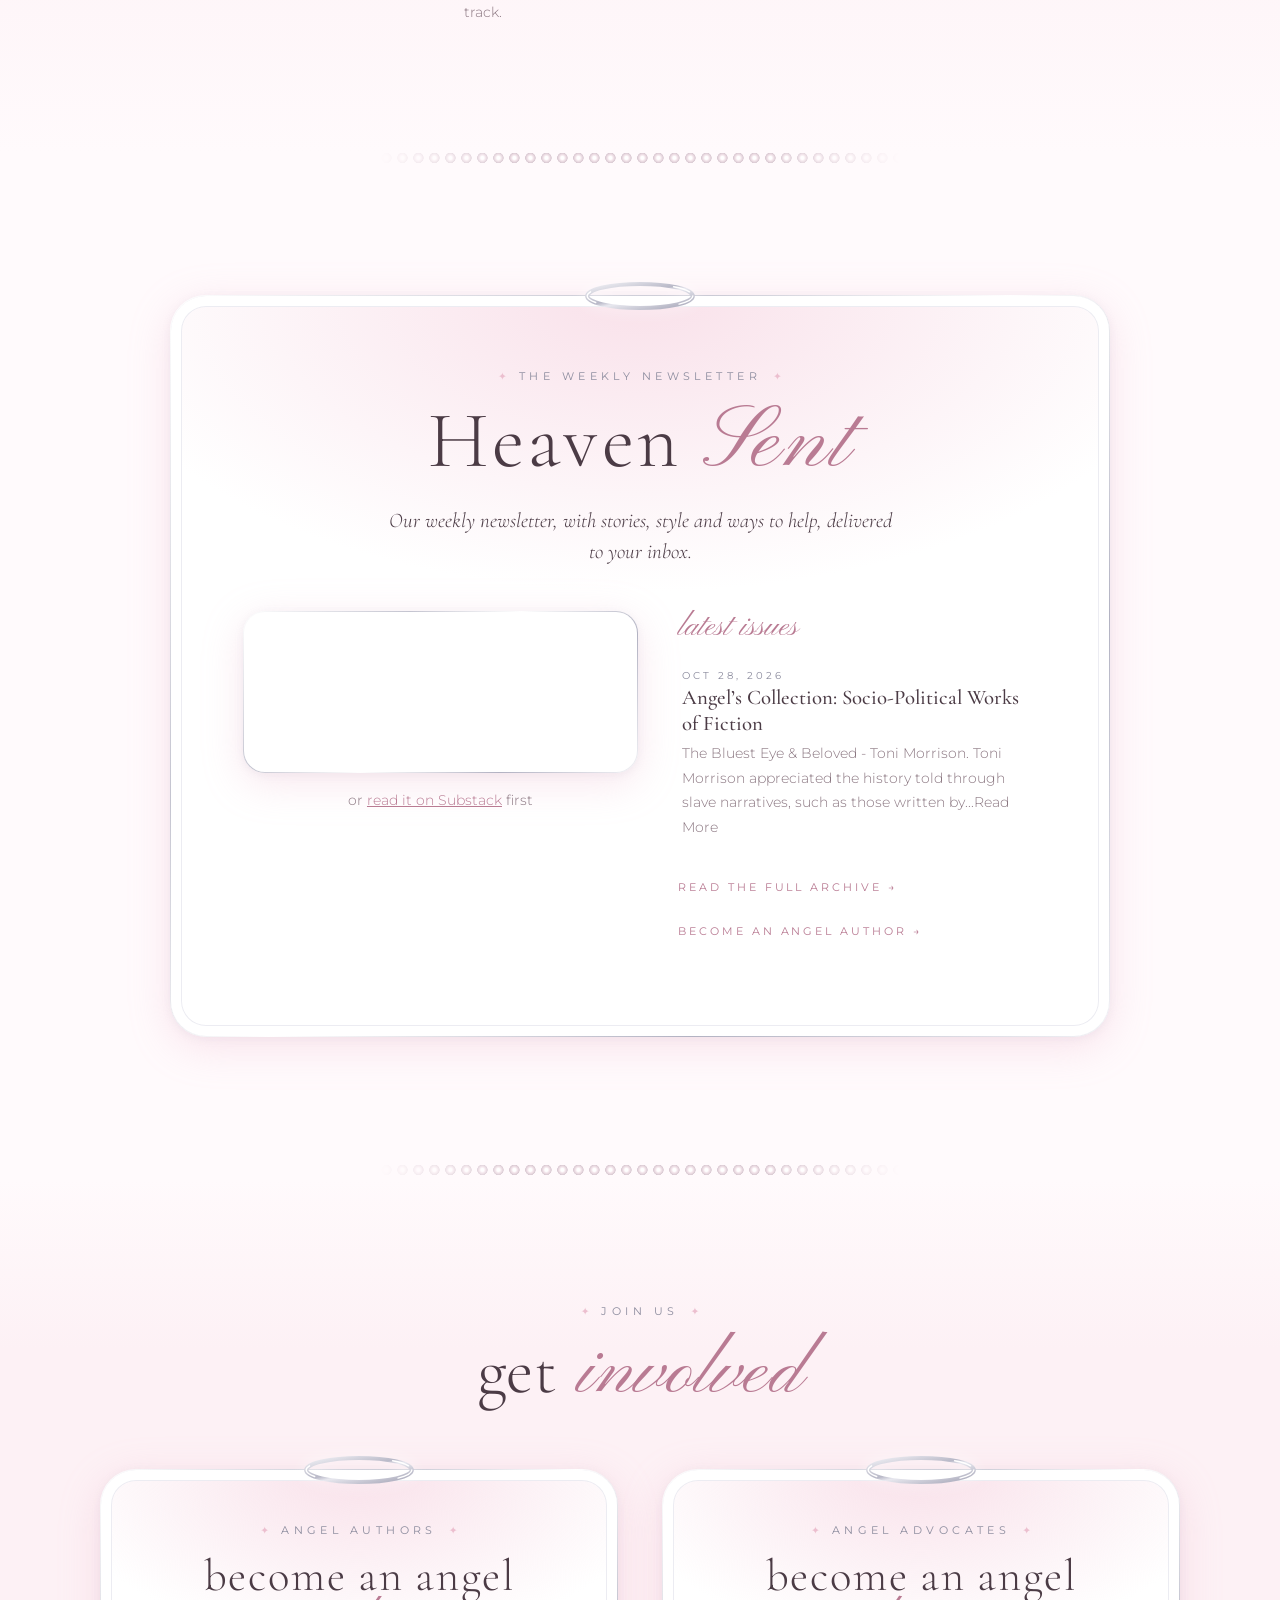
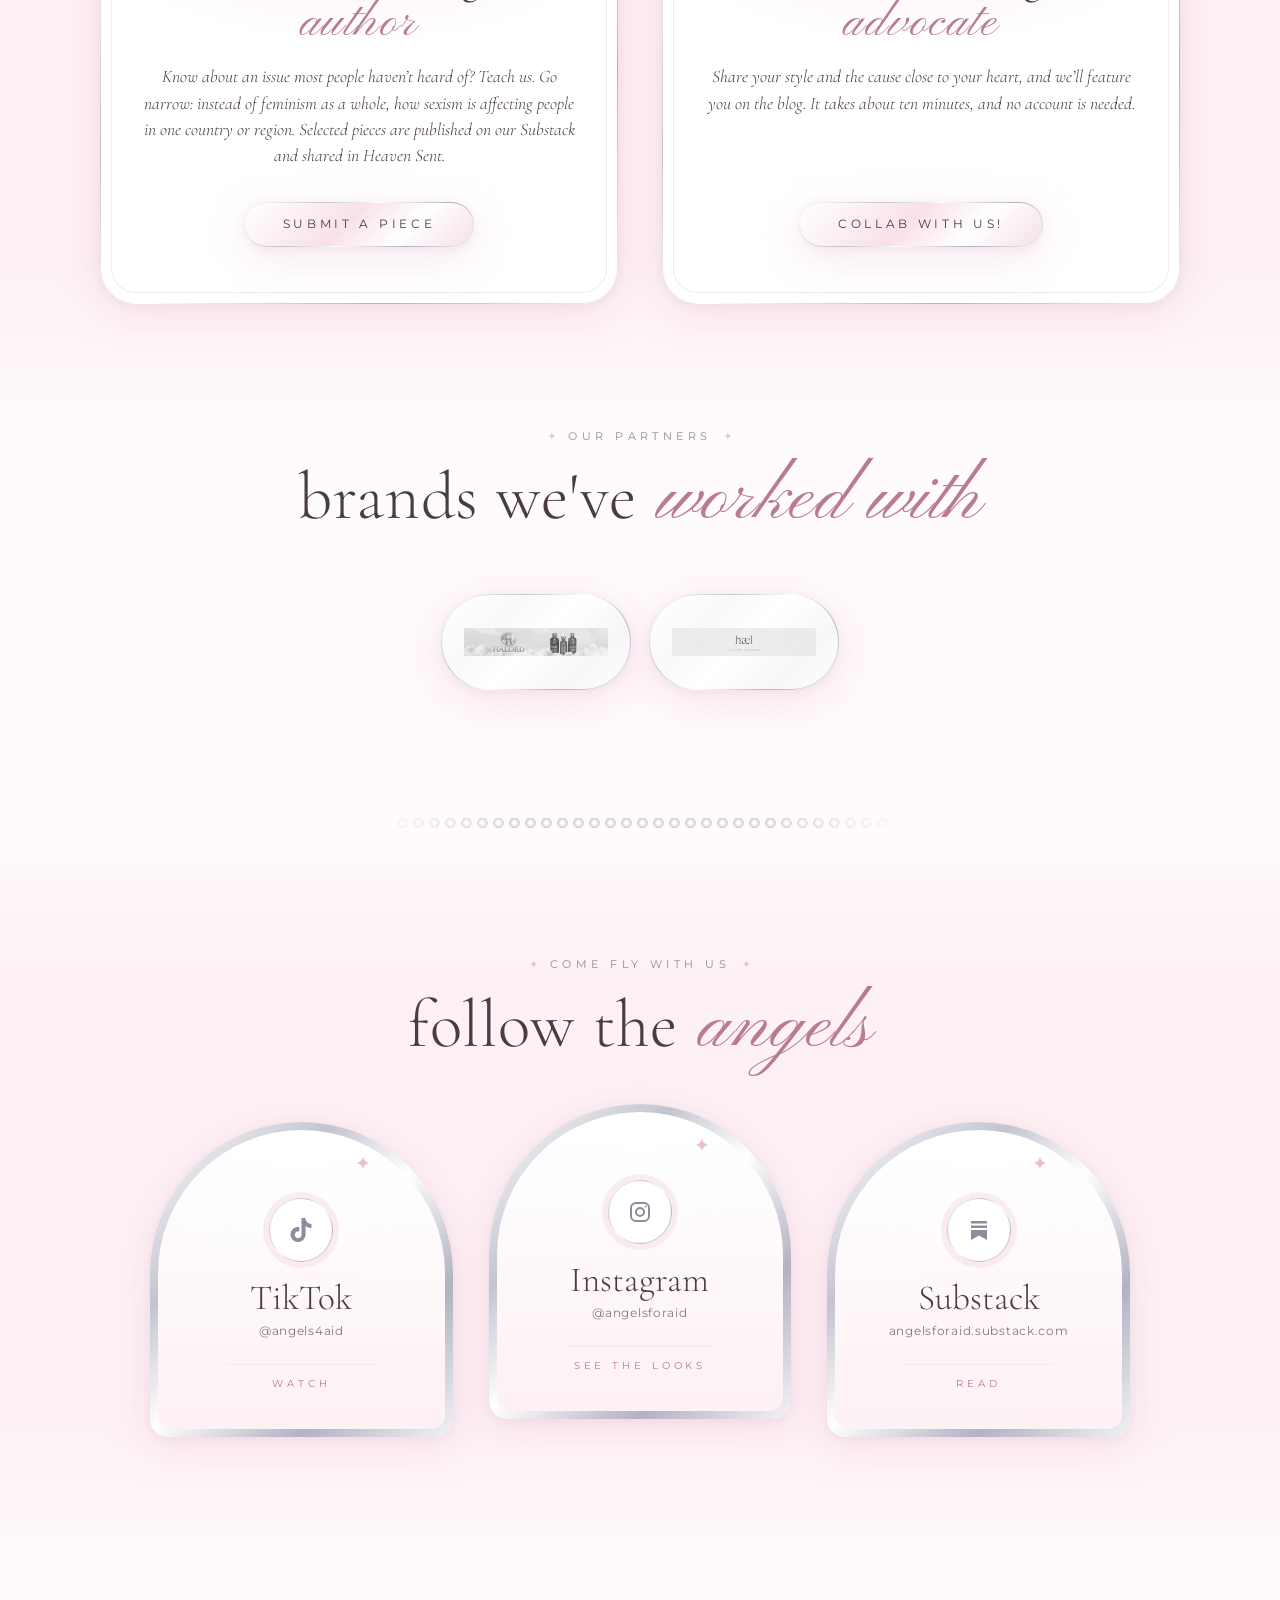
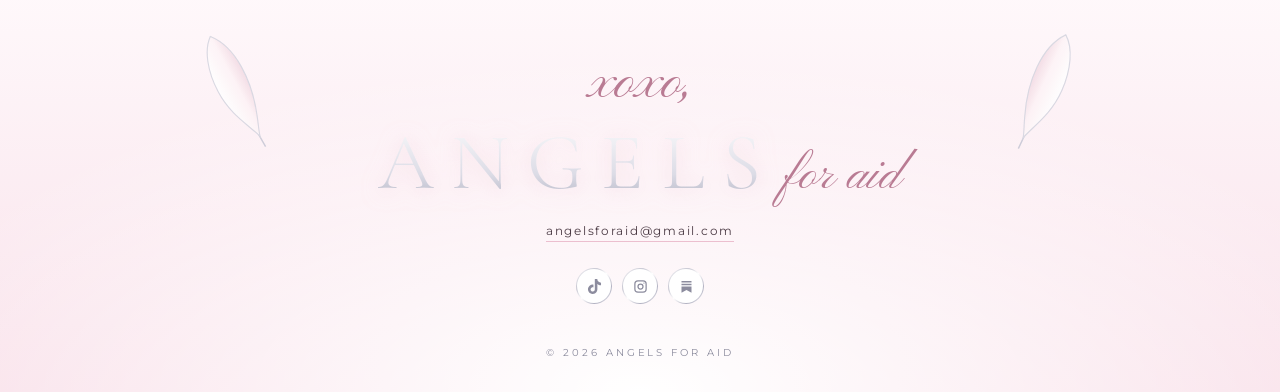
==== commit e64c2d8c: "Reorder the homepage: about, team, newsletter, get involved, partners, follow Co-Authored-By: Claude" ====
--- a/index.html
+++ b/index.html
@@ -63,10 +63,10 @@
       </a>
       <nav class="nav" aria-label="Main">
         <a href="#about">About</a>
+        <a href="#team">The Board</a>
         <a href="#newsletter">Newsletter</a>
-        <a href="#team">The Board</a>
-        <a href="spotted.html">Collab With Us!</a>
-        <a href="write.html">Submit a Piece</a>
+        <a href="#get-involved">Get Involved</a>
+        <a href="#follow">Follow</a>
       </nav>
       <div class="icon-row" data-socials="icons"></div>
     </div>
@@ -93,9 +93,7 @@
         <p class="tagline" data-field="tagline"></p>
         <div class="hero-actions">
           <a class="btn btn-pearl" href="#newsletter">Subscribe</a>
-          <a class="btn btn-ghost" href="#follow">Follow Us</a>
-          <a class="btn btn-ghost" href="spotted.html">Collab With Us!</a>
-          <a class="btn btn-ghost" href="write.html">Submit a Piece</a>
+          <a class="btn btn-ghost" href="#get-involved">Get Involved</a>
         </div>
       </div>
       <div class="runway" aria-hidden="true"></div>
@@ -115,16 +113,16 @@
       </div>
     </section>
 
+    <!-- BOARD -->
+    <section id="team" class="section blush">
+      <div class="wrap">
+        <p class="label center">Meet The Team</p>
+        <h2 class="section-title">the editorial <em>board</em></h2>
+        <div class="portraits" id="board"></div>
+      </div>
+    </section>
+
     <div class="pearls" aria-hidden="true"></div>
-
-    <!-- FOLLOW -->
-    <section id="follow" class="section blush">
-      <div class="wrap">
-        <p class="label center">Come Fly With Us</p>
-        <h2 class="section-title">follow the <em>angels</em></h2>
-        <div class="arches" data-socials="cards"></div>
-      </div>
-    </section>
 
     <!-- NEWSLETTER -->
     <section id="newsletter" class="section">
@@ -147,27 +145,29 @@
       </div>
     </section>
 
-    <!-- WRITE FOR US -->
-    <section id="write" class="section">
-      <div class="wrap">
-        <div class="letter">
-          <svg class="letter-halo"><use href="#halo"/></svg>
-          <p class="label center">Angel Authors</p>
-          <h2 class="letter-title">become an angel <em>author</em></h2>
-          <p class="letter-blurb">Know about an issue most people haven’t heard of? Teach us. Go narrow: instead of feminism as a whole, how sexism is affecting people in one country or region. Write about what you’ve studied, lived or seen, and tell us what you think. Selected pieces are published on our Substack and shared in Heaven Sent.</p>
-          <a class="btn btn-pearl" href="write.html">Submit a Piece</a>
-        </div>
-      </div>
-    </section>
-
     <div class="pearls" aria-hidden="true"></div>
 
-    <!-- BOARD -->
-    <section id="team" class="section blush">
-      <div class="wrap">
-        <p class="label center">Meet The Team</p>
-        <h2 class="section-title">the editorial <em>board</em></h2>
-        <div class="portraits" id="board"></div>
+    <!-- GET INVOLVED -->
+    <section id="get-involved" class="section blush">
+      <div class="wrap">
+        <p class="label center">Join Us</p>
+        <h2 class="section-title">get <em>involved</em></h2>
+        <div class="involve">
+          <div class="letter">
+            <svg class="letter-halo"><use href="#halo"/></svg>
+            <p class="label center">Angel Authors</p>
+            <h3 class="letter-title">become an angel <em>author</em></h3>
+            <p class="letter-blurb">Know about an issue most people haven’t heard of? Teach us. Go narrow: instead of feminism as a whole, how sexism is affecting people in one country or region. Selected pieces are published on our Substack and shared in Heaven Sent.</p>
+            <a class="btn btn-pearl" href="write.html">Submit a Piece</a>
+          </div>
+          <div class="letter">
+            <svg class="letter-halo"><use href="#halo"/></svg>
+            <p class="label center">Angel Advocates</p>
+            <h3 class="letter-title">become an angel <em>advocate</em></h3>
+            <p class="letter-blurb">Share your style and the cause close to your heart, and we’ll feature you on the blog. It takes about ten minutes, and no account is needed.</p>
+            <a class="btn btn-pearl" href="spotted.html">Collab With Us!</a>
+          </div>
+        </div>
       </div>
     </section>
 
@@ -182,16 +182,12 @@
 
     <div class="pearls" aria-hidden="true"></div>
 
-    <!-- GET SPOTTED -->
-    <section id="spotted" class="section">
-      <div class="wrap">
-        <div class="letter">
-          <svg class="letter-halo"><use href="#halo"/></svg>
-          <p class="label center">Angel Advocates</p>
-          <h2 class="letter-title">become an angel <em>advocate</em></h2>
-          <p class="letter-blurb">Share your style and the cause close to your heart, and we'll feature you on the blog. It takes about ten minutes, and no account is needed.</p>
-          <a class="btn btn-pearl" href="spotted.html">Collab With Us!</a>
-        </div>
+    <!-- FOLLOW -->
+    <section id="follow" class="section blush">
+      <div class="wrap">
+        <p class="label center">Come Fly With Us</p>
+        <h2 class="section-title">follow the <em>angels</em></h2>
+        <div class="arches" data-socials="cards"></div>
       </div>
     </section>
   </main>
--- a/styles.css
+++ b/styles.css
@@ -294,6 +294,11 @@
 .letter-title { font: 300 clamp(2.8rem, 7vw, 5rem)/1 var(--display); letter-spacing: .04em; margin-bottom: 16px; }
 .letter-title em { font: 400 1.1em/1 var(--script); color: var(--rose-deep); }
 .letter-blurb { font: italic 300 1.3rem/1.5 var(--display); max-width: 520px; margin: 0 auto 44px; color: var(--ink); }
+/* get involved: two smaller letters side by side */
+.involve { display: grid; grid-template-columns: 1fr 1fr; gap: clamp(28px, 4vw, 44px); max-width: 1080px; margin: 0 auto; }
+.involve .letter { display: flex; flex-direction: column; align-items: center; max-width: none; margin: 0; padding: clamp(40px, 5vw, 56px) clamp(22px, 4vw, 40px); }
+.involve .letter-title { font-size: clamp(2rem, 4vw, 2.8rem); }
+.involve .letter-blurb { font-size: 1.1rem; margin-bottom: 32px; flex: 1; }
 .letter-grid { display: grid; grid-template-columns: 1.1fr 1fr; gap: 40px; align-items: start; text-align: left; }
 .embed-frame {
   border-radius: 22px; overflow: hidden; border: 1px solid transparent;
@@ -400,7 +405,7 @@
   .nav { display: none; }
   .header-inner .icon-row { margin-left: auto; }
   .brand-word { letter-spacing: .22em; font-size: 1.05rem; }
-  .about, .letter-grid { grid-template-columns: 1fr; }
+  .about, .letter-grid, .involve { grid-template-columns: 1fr; }
   .about { text-align: center; }
   .pillar { flex-direction: column; gap: 4px; border-radius: 28px; text-align: center; }
   .arches { grid-template-columns: 1fr; max-width: 320px; gap: 28px; }
